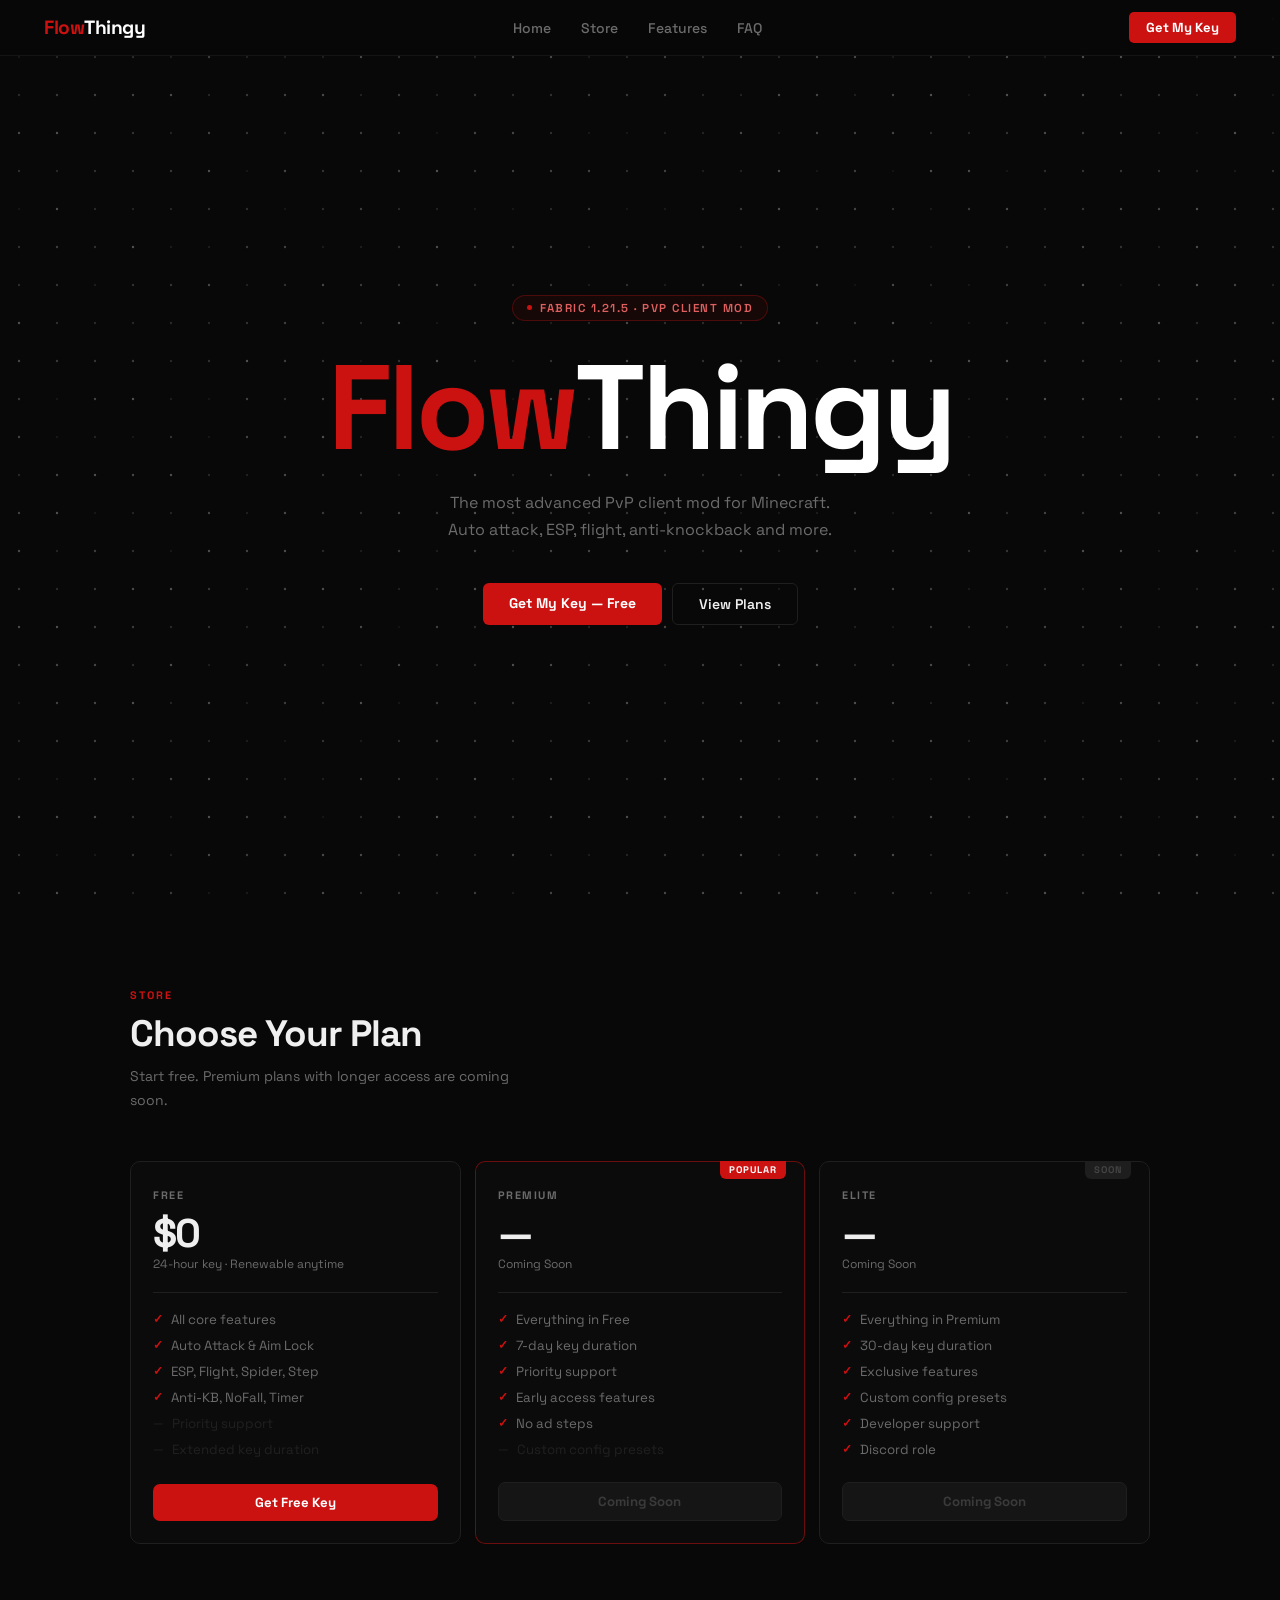
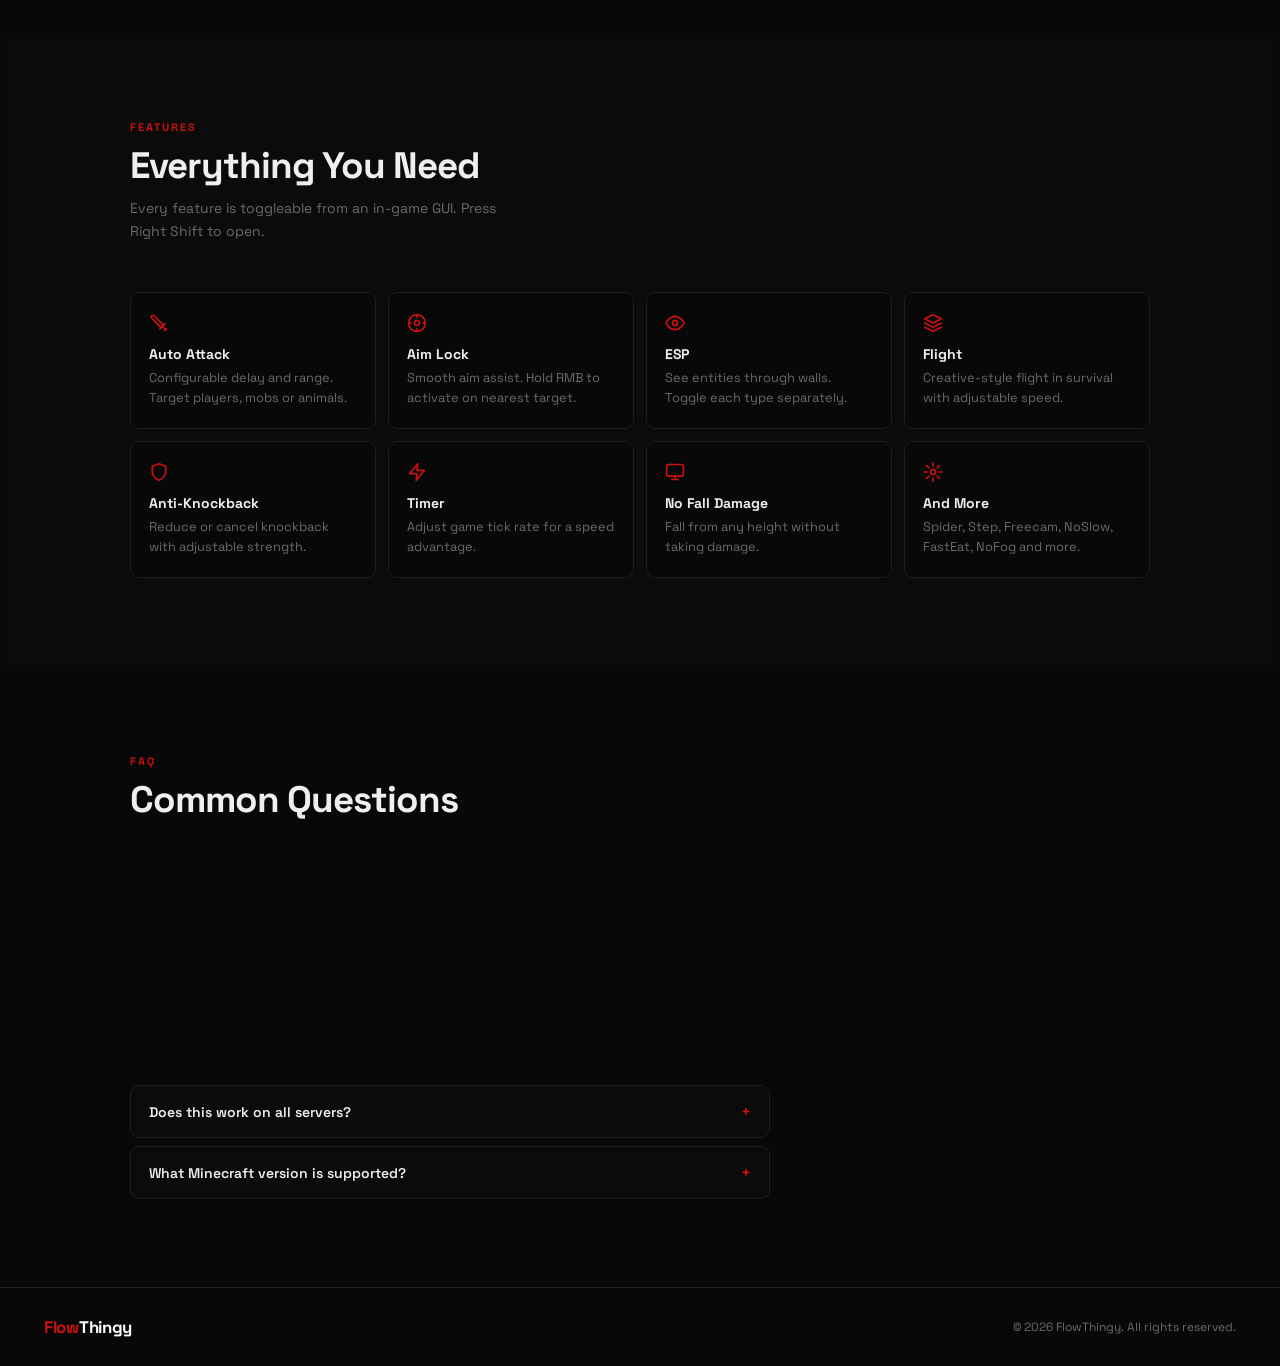
==== index.html @ f1887dc9 "Replace emojis with SVG icons, remove FullBright feature" ====
<!DOCTYPE html>
<html lang="en">
<head>
<meta charset="UTF-8">
<meta name="viewport" content="width=device-width, initial-scale=1">
<title>FlowThingy — PvP Client Mod</title>
<link rel="preconnect" href="https://fonts.googleapis.com">
<link href="https://fonts.googleapis.com/css2?family=Space+Grotesk:wght@400;500;600;700&family=JetBrains+Mono:wght@400;700&display=swap" rel="stylesheet">
<style>
*, *::before, *::after { box-sizing: border-box; margin: 0; padding: 0; }

:root {
  --red:   #cc1111;
  --red2:  #e52222;
  --bg:    #080808;
  --bg2:   #0e0e0e;
  --bg3:   #151515;
  --line:  #1f1f1f;
  --text:  #efefef;
  --sub:   #6b6b6b;
}

html { scroll-behavior: smooth; }
body { font-family: 'Space Grotesk', sans-serif; background: var(--bg); color: var(--text); overflow-x: hidden; }

/* --- CANVAS BG --- */
#bg-canvas {
  position: fixed; inset: 0; z-index: 0;
  pointer-events: none;
}

/* --- NAV --- */
nav {
  position: fixed; top: 0; left: 0; right: 0; z-index: 50;
  height: 56px; padding: 0 44px;
  display: flex; align-items: center; justify-content: space-between;
  background: rgba(8,8,8,0.80); backdrop-filter: blur(14px);
  border-bottom: 1px solid rgba(255,255,255,0.05);
}
.logo { font-size: 1.2rem; font-weight: 900; text-decoration: none; letter-spacing: -0.5px; }
.logo .f { color: var(--red); }
.logo .t { color: #fff; }

.nav-mid { display: flex; gap: 30px; list-style: none; }
.nav-mid a { color: var(--sub); text-decoration: none; font-size: 0.875rem; font-weight: 500; transition: color .15s; }
.nav-mid a:hover { color: var(--text); }

.nav-btn { background: var(--red); color: #fff; padding: 7px 17px; border-radius: 5px; font-size: 0.82rem; font-weight: 700; text-decoration: none; transition: background .15s; }
.nav-btn:hover { background: var(--red2); }

/* --- HERO --- */
.hero {
  position: relative; z-index: 1;
  min-height: 100vh;
  display: flex; flex-direction: column; align-items: center; justify-content: center;
  text-align: center; padding: 100px 20px 80px;
}

.hero-tag {
  display: inline-flex; align-items: center; gap: 8px;
  border: 1px solid rgba(204,17,17,0.3);
  background: rgba(204,17,17,0.08);
  color: #e06060; font-size: 0.72rem; font-weight: 600;
  letter-spacing: 1.5px; text-transform: uppercase;
  padding: 5px 14px; border-radius: 999px; margin-bottom: 30px;
}
.hero-tag span { width: 5px; height: 5px; border-radius: 50%; background: var(--red); display: inline-block; }

.hero-title {
  font-size: clamp(3.8rem, 10vw, 7.5rem);
  font-weight: 900; letter-spacing: -4px; line-height: .95;
  margin-bottom: 24px;
}
.hero-title .f { color: var(--red); }
.hero-title .t { color: #fff; }

.hero-sub {
  font-size: 1rem; color: var(--sub); max-width: 400px;
  line-height: 1.7; margin-bottom: 40px;
}

.hero-btns { display: flex; gap: 10px; justify-content: center; flex-wrap: wrap; }
.btn-r { background: var(--red); color: #fff; padding: 11px 26px; border-radius: 6px; font-size: 0.875rem; font-weight: 700; text-decoration: none; transition: background .15s; }
.btn-r:hover { background: var(--red2); }
.btn-g { background: transparent; color: var(--text); padding: 11px 26px; border-radius: 6px; font-size: 0.875rem; font-weight: 600; text-decoration: none; border: 1px solid var(--line); transition: border-color .15s; }
.btn-g:hover { border-color: #333; }

/* --- SECTIONS --- */
section { position: relative; z-index: 1; padding: 88px 20px; }
.wrap { max-width: 1020px; margin: 0 auto; }

.s-tag { font-size: 0.68rem; font-weight: 700; text-transform: uppercase; letter-spacing: 2px; color: var(--red); margin-bottom: 8px; }
.s-h { font-size: clamp(1.6rem, 3vw, 2.3rem); font-weight: 800; letter-spacing: -1px; margin-bottom: 8px; }
.s-p { font-size: 0.875rem; color: var(--sub); max-width: 400px; line-height: 1.7; margin-bottom: 48px; }

/* --- STORE --- */
#store { background: transparent; }

.plans { display: grid; grid-template-columns: repeat(auto-fit, minmax(260px,1fr)); gap: 14px; }

.plan {
  border: 1px solid var(--line);
  border-radius: 10px; padding: 26px 22px 22px;
  background: rgba(14,14,14,0.7);
  backdrop-filter: blur(6px);
  display: flex; flex-direction: column;
  position: relative; transition: border-color .2s;
}
.plan:hover { border-color: #2a2a2a; }
.plan.hot { border-color: rgba(204,17,17,0.5); }
.plan.hot:hover { border-color: var(--red); }

.p-badge {
  position: absolute; top: -1px; right: 18px;
  font-size: 0.6rem; font-weight: 700; letter-spacing: 1px; text-transform: uppercase;
  padding: 3px 9px; border-radius: 0 0 6px 6px;
}
.p-badge.red { background: var(--red); color: #fff; }
.p-badge.dim { background: #1e1e1e; color: #444; }

.p-tier { font-size: 0.68rem; font-weight: 700; text-transform: uppercase; letter-spacing: 1.5px; color: var(--sub); margin-bottom: 12px; }
.p-price { font-size: 2.5rem; font-weight: 900; letter-spacing: -2px; line-height: 1; margin-bottom: 2px; }
.p-cycle { font-size: 0.75rem; color: var(--sub); margin-bottom: 20px; }
.p-rule { height: 1px; background: var(--line); margin-bottom: 18px; }

.p-list { list-style: none; flex: 1; display: flex; flex-direction: column; gap: 9px; margin-bottom: 24px; }
.p-list li { font-size: 0.83rem; color: var(--sub); display: flex; align-items: center; gap: 8px; }
.p-list li::before { content: '✓'; color: var(--red); font-weight: 700; font-size: 0.75rem; }
.p-list li.no { opacity: .22; }
.p-list li.no::before { content: '—'; color: #444; }

.p-btn { display: block; text-align: center; padding: 10px; border-radius: 7px; font-size: 0.83rem; font-weight: 700; text-decoration: none; }
.p-btn.go { background: var(--red); color: #fff; transition: background .15s; }
.p-btn.go:hover { background: var(--red2); }
.p-btn.na { background: var(--bg3); color: #3a3a3a; border: 1px solid var(--line); pointer-events: none; }

/* --- FEATURES --- */
#features { background: rgba(14,14,14,0.5); backdrop-filter: blur(4px); }

.feats { display: grid; grid-template-columns: repeat(auto-fit, minmax(210px,1fr)); gap: 12px; }
.feat {
  border: 1px solid var(--line); border-radius: 9px;
  padding: 20px 18px;
  background: rgba(8,8,8,0.6);
  backdrop-filter: blur(4px);
  transition: border-color .2s;
}
.feat:hover { border-color: #282828; }
.feat-i { margin-bottom: 12px; display: flex; align-items: center; }
.feat-n { font-size: 0.875rem; font-weight: 700; margin-bottom: 5px; }
.feat-d { font-size: 0.8rem; color: var(--sub); line-height: 1.55; }

/* --- FAQ --- */
#faq { background: transparent; }

.faq-list { max-width: 640px; display: flex; flex-direction: column; gap: 8px; }
.faq-item { border: 1px solid var(--line); border-radius: 9px; overflow: hidden; background: rgba(14,14,14,0.6); backdrop-filter: blur(4px); }
.faq-q { padding: 15px 18px; font-size: 0.875rem; font-weight: 600; cursor: pointer; display: flex; justify-content: space-between; align-items: center; gap: 10px; user-select: none; }
.faq-icon { color: var(--red); font-size: 1rem; transition: transform .2s; flex-shrink: 0; }
.faq-item.open .faq-icon { transform: rotate(45deg); }
.faq-a { display: none; padding: 0 18px 15px; font-size: 0.82rem; color: var(--sub); line-height: 1.65; }
.faq-item.open .faq-a { display: block; }

/* --- ANIMATIONS --- */
@keyframes fadeUp {
  from { opacity: 0; transform: translateY(28px); }
  to   { opacity: 1; transform: translateY(0); }
}
@keyframes fadeIn {
  from { opacity: 0; }
  to   { opacity: 1; }
}
@keyframes pulse {
  0%, 100% { box-shadow: 0 0 0 0 rgba(204,17,17,0.5); }
  50%       { box-shadow: 0 0 0 10px rgba(204,17,17,0); }
}

.hero-tag    { animation: fadeIn  .6s ease both; animation-delay: .1s; opacity: 0; }
.hero-title  { animation: fadeUp  .7s ease both; animation-delay: .25s; opacity: 0; }
.hero-sub    { animation: fadeUp  .7s ease both; animation-delay: .4s; opacity: 0; }
.hero-btns   { animation: fadeUp  .7s ease both; animation-delay: .55s; opacity: 0; }

.btn-r { animation: pulse 2.5s ease-in-out 1.5s infinite; }

/* scroll reveal */
.reveal {
  opacity: 0;
  transform: translateY(24px);
  transition: opacity .6s ease, transform .6s ease;
}
.reveal.visible {
  opacity: 1;
  transform: translateY(0);
}

/* nav link underline */
.nav-mid a {
  position: relative;
}
.nav-mid a::after {
  content: '';
  position: absolute; bottom: -3px; left: 0;
  width: 0; height: 1px;
  background: var(--red);
  transition: width .2s ease;
}
.nav-mid a:hover::after { width: 100%; }

/* card hover glow */
.plan:hover  { box-shadow: 0 4px 32px rgba(0,0,0,0.4); }
.plan.hot:hover { box-shadow: 0 4px 32px rgba(204,17,17,0.15); }
.feat:hover  { box-shadow: 0 4px 24px rgba(0,0,0,0.3); }
footer {
  position: relative; z-index: 1;
  border-top: 1px solid var(--line);
  padding: 28px 44px;
  display: flex; align-items: center; justify-content: space-between; flex-wrap: wrap; gap: 10px;
}
.f-logo { font-size: 1.05rem; font-weight: 900; text-decoration: none; letter-spacing: -0.3px; }
.f-logo .f { color: var(--red); }
.f-logo .t { color: #fff; }
footer p { font-size: 0.75rem; color: var(--sub); }
</style>
</head>
<body>

<canvas id="bg-canvas"></canvas>

<nav>
  <a class="logo" href="#"><span class="f">Flow</span><span class="t">Thingy</span></a>
  <ul class="nav-mid">
    <li><a href="#">Home</a></li>
    <li><a href="#store">Store</a></li>
    <li><a href="#features">Features</a></li>
    <li><a href="#faq">FAQ</a></li>
  </ul>
  <a class="nav-btn" href="step1.html">Get My Key</a>
</nav>

<section class="hero">
  <div class="hero-tag"><span></span>Fabric 1.21.5 · PvP Client Mod</div>
  <h1 class="hero-title"><span class="f">Flow</span><span class="t">Thingy</span></h1>
  <p class="hero-sub">The most advanced PvP client mod for Minecraft. Auto attack, ESP, flight, anti-knockback and more.</p>
  <div class="hero-btns">
    <a class="btn-r" href="step1.html">Get My Key — Free</a>
    <a class="btn-g" href="#store">View Plans</a>
  </div>
</section>

<section id="store">
  <div class="wrap">
    <div class="s-tag reveal">Store</div>
    <h2 class="s-h reveal">Choose Your Plan</h2>
    <p class="s-p reveal">Start free. Premium plans with longer access are coming soon.</p>
    <div class="plans">
      <div class="plan reveal">
        <div class="p-tier">Free</div>
        <div class="p-price">$0</div>
        <div class="p-cycle">24-hour key · Renewable anytime</div>
        <div class="p-rule"></div>
        <ul class="p-list">
          <li>All core features</li>
          <li>Auto Attack &amp; Aim Lock</li>
          <li>ESP, Flight, Spider, Step</li>
          <li>Anti-KB, NoFall, Timer</li>
          <li class="no">Priority support</li>
          <li class="no">Extended key duration</li>
        </ul>
        <a class="p-btn go" href="step1.html">Get Free Key</a>
      </div>
      <div class="plan hot reveal">
        <div class="p-badge red">Popular</div>
        <div class="p-tier">Premium</div>
        <div class="p-price">—</div>
        <div class="p-cycle">Coming Soon</div>
        <div class="p-rule"></div>
        <ul class="p-list">
          <li>Everything in Free</li>
          <li>7-day key duration</li>
          <li>Priority support</li>
          <li>Early access features</li>
          <li>No ad steps</li>
          <li class="no">Custom config presets</li>
        </ul>
        <a class="p-btn na" href="#">Coming Soon</a>
      </div>
      <div class="plan reveal">
        <div class="p-badge dim">Soon</div>
        <div class="p-tier">Elite</div>
        <div class="p-price">—</div>
        <div class="p-cycle">Coming Soon</div>
        <div class="p-rule"></div>
        <ul class="p-list">
          <li>Everything in Premium</li>
          <li>30-day key duration</li>
          <li>Exclusive features</li>
          <li>Custom config presets</li>
          <li>Developer support</li>
          <li>Discord role</li>
        </ul>
        <a class="p-btn na" href="#">Coming Soon</a>
      </div>
    </div>
  </div>
</section>

<section id="features">
  <div class="wrap">
    <div class="s-tag reveal">Features</div>
    <h2 class="s-h reveal">Everything You Need</h2>
    <p class="s-p reveal">Every feature is toggleable from an in-game GUI. Press Right Shift to open.</p>
    <div class="feats">
      <div class="feat reveal">
        <div class="feat-i"><svg width="20" height="20" viewBox="0 0 24 24" fill="none" stroke="#cc1111" stroke-width="2" stroke-linecap="round" stroke-linejoin="round"><path d="M14.5 17.5L3 6V3h3l11.5 11.5"/><path d="M13 19l6-6"/><path d="M16 16l4 4"/><path d="M19 21l2-2"/></svg></div>
        <div class="feat-n">Auto Attack</div>
        <div class="feat-d">Configurable delay and range. Target players, mobs or animals.</div>
      </div>
      <div class="feat reveal">
        <div class="feat-i"><svg width="20" height="20" viewBox="0 0 24 24" fill="none" stroke="#cc1111" stroke-width="2" stroke-linecap="round" stroke-linejoin="round"><circle cx="12" cy="12" r="10"/><circle cx="12" cy="12" r="3"/><line x1="12" y1="2" x2="12" y2="5"/><line x1="12" y1="19" x2="12" y2="22"/><line x1="2" y1="12" x2="5" y2="12"/><line x1="19" y1="12" x2="22" y2="12"/></svg></div>
        <div class="feat-n">Aim Lock</div>
        <div class="feat-d">Smooth aim assist. Hold RMB to activate on nearest target.</div>
      </div>
      <div class="feat reveal">
        <div class="feat-i"><svg width="20" height="20" viewBox="0 0 24 24" fill="none" stroke="#cc1111" stroke-width="2" stroke-linecap="round" stroke-linejoin="round"><path d="M1 12s4-8 11-8 11 8 11 8-4 8-11 8-11-8-11-8z"/><circle cx="12" cy="12" r="3"/></svg></div>
        <div class="feat-n">ESP</div>
        <div class="feat-d">See entities through walls. Toggle each type separately.</div>
      </div>
      <div class="feat reveal">
        <div class="feat-i"><svg width="20" height="20" viewBox="0 0 24 24" fill="none" stroke="#cc1111" stroke-width="2" stroke-linecap="round" stroke-linejoin="round"><path d="M12 2L2 7l10 5 10-5-10-5z"/><path d="M2 17l10 5 10-5"/><path d="M2 12l10 5 10-5"/></svg></div>
        <div class="feat-n">Flight</div>
        <div class="feat-d">Creative-style flight in survival with adjustable speed.</div>
      </div>
      <div class="feat reveal">
        <div class="feat-i"><svg width="20" height="20" viewBox="0 0 24 24" fill="none" stroke="#cc1111" stroke-width="2" stroke-linecap="round" stroke-linejoin="round"><path d="M12 22s8-4 8-10V5l-8-3-8 3v7c0 6 8 10 8 10z"/></svg></div>
        <div class="feat-n">Anti-Knockback</div>
        <div class="feat-d">Reduce or cancel knockback with adjustable strength.</div>
      </div>
      <div class="feat reveal">
        <div class="feat-i"><svg width="20" height="20" viewBox="0 0 24 24" fill="none" stroke="#cc1111" stroke-width="2" stroke-linecap="round" stroke-linejoin="round"><polygon points="13 2 3 14 12 14 11 22 21 10 12 10 13 2"/></svg></div>
        <div class="feat-n">Timer</div>
        <div class="feat-d">Adjust game tick rate for a speed advantage.</div>
      </div>
      <div class="feat reveal">
        <div class="feat-i"><svg width="20" height="20" viewBox="0 0 24 24" fill="none" stroke="#cc1111" stroke-width="2" stroke-linecap="round" stroke-linejoin="round"><rect x="2" y="3" width="20" height="14" rx="2"/><path d="M8 21h8M12 17v4"/></svg></div>
        <div class="feat-n">No Fall Damage</div>
        <div class="feat-d">Fall from any height without taking damage.</div>
      </div>
      <div class="feat reveal">
        <div class="feat-i"><svg width="20" height="20" viewBox="0 0 24 24" fill="none" stroke="#cc1111" stroke-width="2" stroke-linecap="round" stroke-linejoin="round"><circle cx="12" cy="12" r="3"/><path d="M12 1v4M12 19v4M4.22 4.22l2.83 2.83M16.95 16.95l2.83 2.83M1 12h4M19 12h4M4.22 19.78l2.83-2.83M16.95 7.05l2.83-2.83"/></svg></div>
        <div class="feat-n">And More</div>
        <div class="feat-d">Spider, Step, Freecam, NoSlow, FastEat, NoFog and more.</div>
      </div>
    </div>
  </div>
</section>

<section id="faq">
  <div class="wrap">
    <div class="s-tag reveal">FAQ</div>
    <h2 class="s-h reveal">Common Questions</h2>
    <p class="s-p reveal">Quick answers before you get started.</p>
    <div class="faq-list">
      <div class="faq-item reveal">
        <div class="faq-q">How do I get a key? <span class="faq-icon">+</span></div>
        <div class="faq-a">Click "Get My Key", enter your Minecraft username and complete 4 short steps. Your key is generated instantly and lasts 24 hours.</div>
      </div>
      <div class="faq-item reveal">
        <div class="faq-q">How do I activate the mod? <span class="faq-icon">+</span></div>
        <div class="faq-a">Launch Minecraft with the mod installed. An activation screen appears automatically. Paste your key and hit Activate.</div>
      </div>
      <div class="faq-item reveal">
        <div class="faq-q">My key expired, what do I do? <span class="faq-icon">+</span></div>
        <div class="faq-a">Just go through the steps again to get a fresh 24-hour key. It's always free.</div>
      </div>
      <div class="faq-item reveal">
        <div class="faq-q">Does this work on all servers? <span class="faq-icon">+</span></div>
        <div class="faq-a">It works on most servers. Use responsibly and at your own risk.</div>
      </div>
      <div class="faq-item reveal">
        <div class="faq-q">What Minecraft version is supported? <span class="faq-icon">+</span></div>
        <div class="faq-a">Currently Fabric 1.21.5. More versions may be added in the future.</div>
      </div>
    </div>
  </div>
</section>

<footer>
  <a class="f-logo" href="#"><span class="f">Flow</span><span class="t">Thingy</span></a>
  <p>© 2026 FlowThingy. All rights reserved.</p>
</footer>

<script>
// --- moving dot grid background ---
const canvas = document.getElementById('bg-canvas');
const ctx = canvas.getContext('2d');
let W, H, dots = [];
let mouseX = -999, mouseY = -999;
const REPEL = 80;

function resize() {
  W = canvas.width  = window.innerWidth;
  H = canvas.height = window.innerHeight;
}

function initDots() {
  dots = [];
  const cols = Math.floor(W / 38);
  const rows = Math.floor(H / 38);
  for (let x = 0; x <= cols; x++) {
    for (let y = 0; y <= rows; y++) {
      dots.push({
        bx: x * 38 + 19,
        by: y * 38 + 19,
        ox: 0, oy: 0,
        vx: 0, vy: 0,
        alpha: Math.random() * 0.25 + 0.05
      });
    }
  }
}

function tick() {
  ctx.clearRect(0, 0, W, H);
  dots.forEach(d => {
    const ax = d.bx + d.ox;
    const ay = d.by + d.oy;
    const dx = ax - mouseX;
    const dy = ay - mouseY;
    const dist = Math.sqrt(dx * dx + dy * dy);

    if (dist < REPEL && dist > 0) {
      // Push away from mouse
      const force = (REPEL - dist) / REPEL;
      d.vx += (dx / dist) * force * 2.5;
      d.vy += (dy / dist) * force * 2.5;
    }

    // Spring back to base position
    d.vx += -d.ox * 0.08;
    d.vy += -d.oy * 0.08;

    // Dampen
    d.vx *= 0.75;
    d.vy *= 0.75;

    d.ox += d.vx;
    d.oy += d.vy;

    ctx.beginPath();
    ctx.arc(d.bx + d.ox, d.by + d.oy, 1.2, 0, Math.PI * 2);
    ctx.fillStyle = `rgba(255,255,255,${d.alpha})`;
    ctx.fill();
  });
  requestAnimationFrame(tick);
}

window.addEventListener('mousemove', e => { mouseX = e.clientX; mouseY = e.clientY; });
window.addEventListener('mouseleave', () => { mouseX = -999; mouseY = -999; });
window.addEventListener('resize', () => { resize(); initDots(); });
resize(); initDots(); tick();

// --- scroll reveal ---
const observer = new IntersectionObserver((entries) => {
  entries.forEach((e, i) => {
    if (e.isIntersecting) {
      setTimeout(() => e.target.classList.add('visible'), i * 60);
      observer.unobserve(e.target);
    }
  });
}, { threshold: 0.1 });
document.querySelectorAll('.reveal').forEach(el => observer.observe(el));

// --- FAQ ---
document.querySelectorAll('.faq-q').forEach(q => {
  q.addEventListener('click', () => {
    const item = q.parentElement;
    const was = item.classList.contains('open');
    document.querySelectorAll('.faq-item').forEach(i => i.classList.remove('open'));
    if (!was) item.classList.add('open');
  });
});
</script>
</body>
</html>
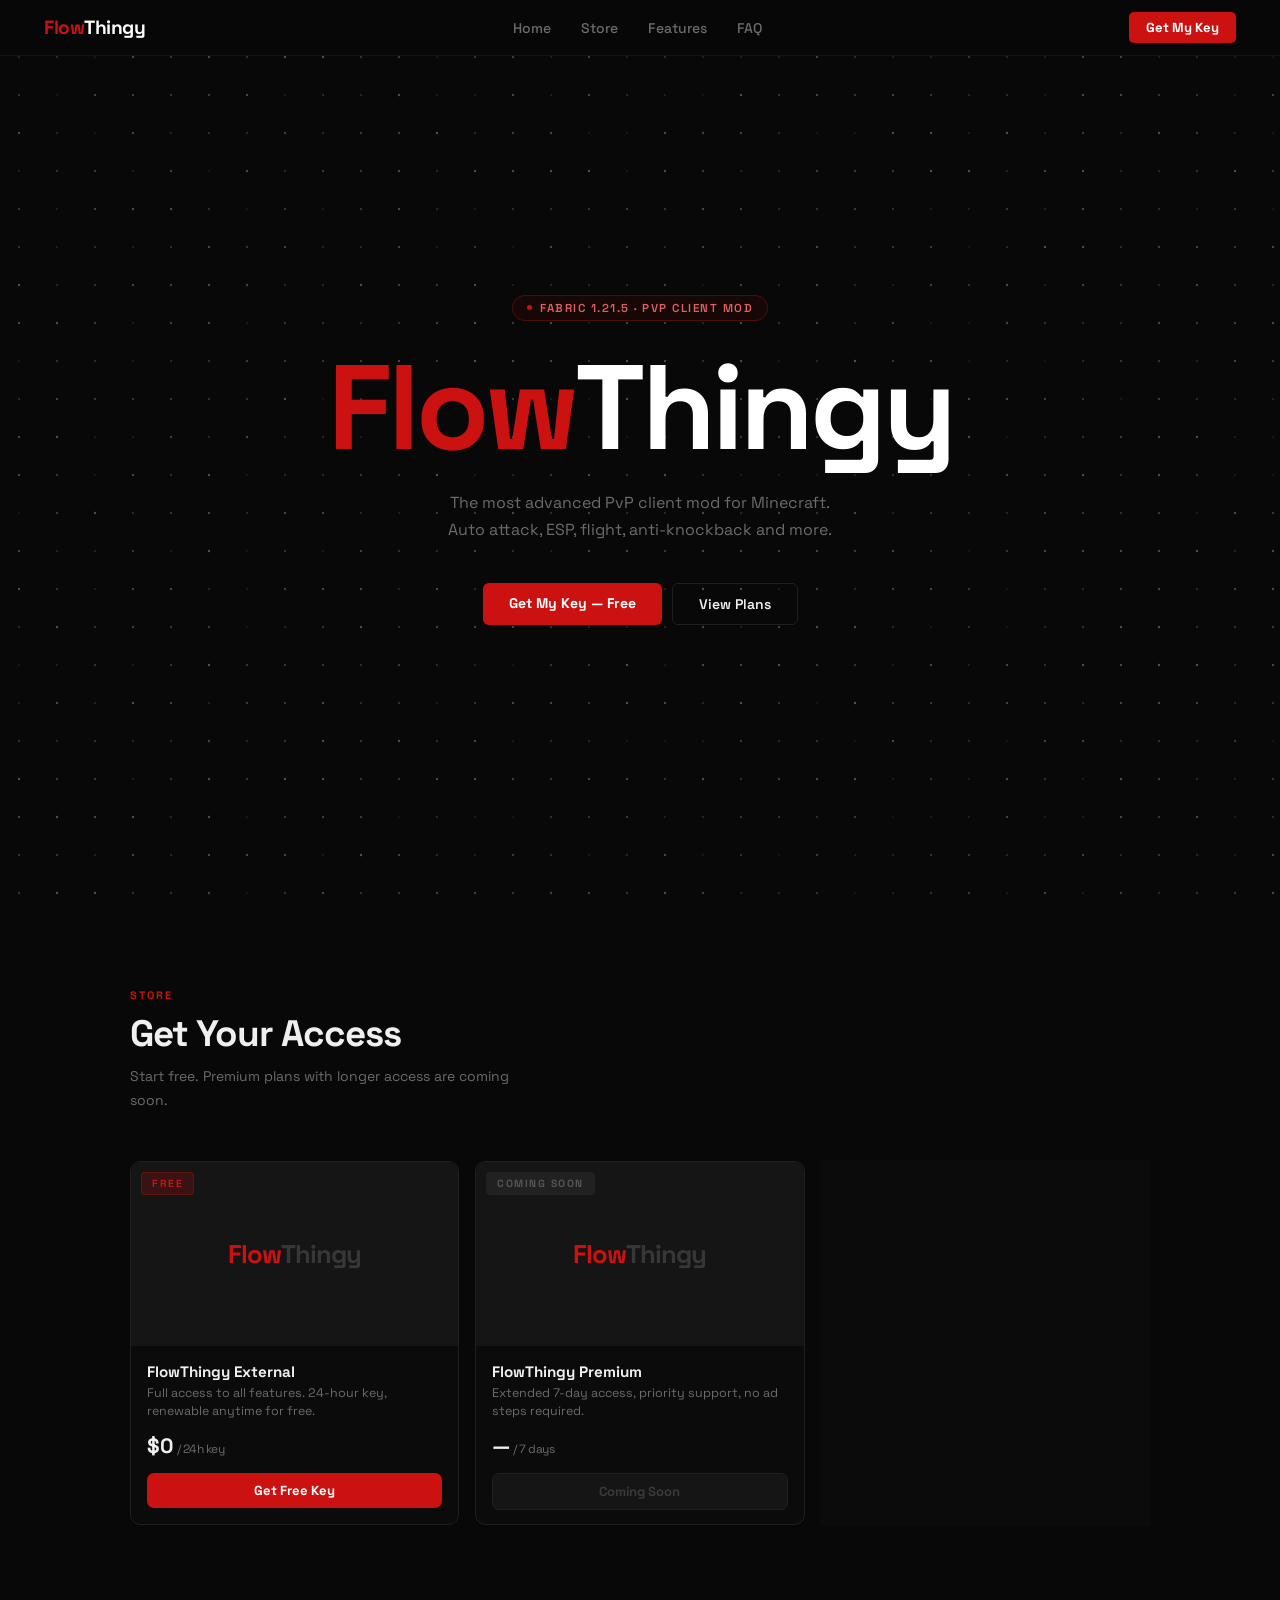
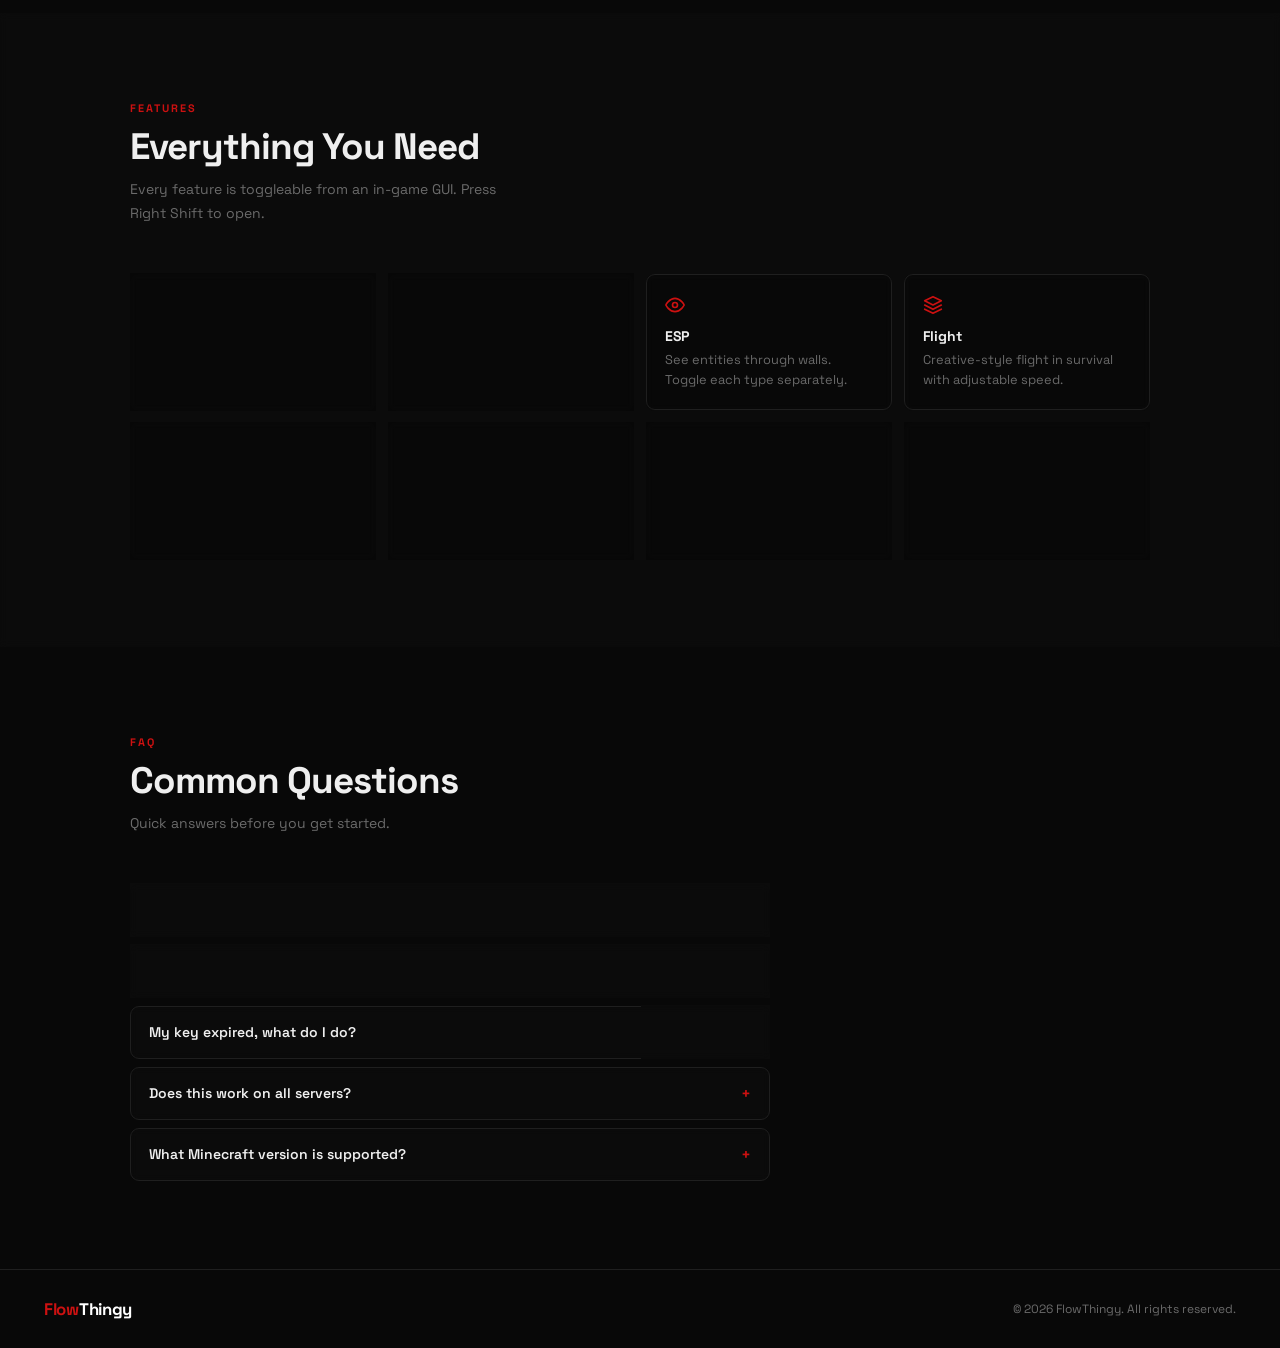
==== commit 20aa5085: "Store: product cards layout, remove FastEat from features" ====
--- a/index.html
+++ b/index.html
@@ -96,43 +96,63 @@
 /* --- STORE --- */
 #store { background: transparent; }
 
-.plans { display: grid; grid-template-columns: repeat(auto-fit, minmax(260px,1fr)); gap: 14px; }
-
-.plan {
+.products {
+  display: grid;
+  grid-template-columns: repeat(auto-fill, minmax(260px, 1fr));
+  gap: 16px;
+}
+
+.product-card {
   border: 1px solid var(--line);
-  border-radius: 10px; padding: 26px 22px 22px;
+  border-radius: 10px;
+  overflow: hidden;
   background: rgba(14,14,14,0.7);
   backdrop-filter: blur(6px);
-  display: flex; flex-direction: column;
-  position: relative; transition: border-color .2s;
-}
-.plan:hover { border-color: #2a2a2a; }
-.plan.hot { border-color: rgba(204,17,17,0.5); }
-.plan.hot:hover { border-color: var(--red); }
-
-.p-badge {
-  position: absolute; top: -1px; right: 18px;
-  font-size: 0.6rem; font-weight: 700; letter-spacing: 1px; text-transform: uppercase;
-  padding: 3px 9px; border-radius: 0 0 6px 6px;
-}
-.p-badge.red { background: var(--red); color: #fff; }
-.p-badge.dim { background: #1e1e1e; color: #444; }
-
-.p-tier { font-size: 0.68rem; font-weight: 700; text-transform: uppercase; letter-spacing: 1.5px; color: var(--sub); margin-bottom: 12px; }
-.p-price { font-size: 2.5rem; font-weight: 900; letter-spacing: -2px; line-height: 1; margin-bottom: 2px; }
-.p-cycle { font-size: 0.75rem; color: var(--sub); margin-bottom: 20px; }
-.p-rule { height: 1px; background: var(--line); margin-bottom: 18px; }
-
-.p-list { list-style: none; flex: 1; display: flex; flex-direction: column; gap: 9px; margin-bottom: 24px; }
-.p-list li { font-size: 0.83rem; color: var(--sub); display: flex; align-items: center; gap: 8px; }
-.p-list li::before { content: '✓'; color: var(--red); font-weight: 700; font-size: 0.75rem; }
-.p-list li.no { opacity: .22; }
-.p-list li.no::before { content: '—'; color: #444; }
-
-.p-btn { display: block; text-align: center; padding: 10px; border-radius: 7px; font-size: 0.83rem; font-weight: 700; text-decoration: none; }
-.p-btn.go { background: var(--red); color: #fff; transition: background .15s; }
-.p-btn.go:hover { background: var(--red2); }
-.p-btn.na { background: var(--bg3); color: #3a3a3a; border: 1px solid var(--line); pointer-events: none; }
+  transition: border-color .2s, transform .2s;
+}
+.product-card:hover {
+  border-color: #2e2e2e;
+  transform: translateY(-3px);
+}
+
+.product-img {
+  width: 100%; aspect-ratio: 16/9;
+  background: var(--bg3);
+  display: flex; align-items: center; justify-content: center;
+  position: relative; overflow: hidden;
+}
+.product-img svg { opacity: 0.15; }
+.product-img .product-label {
+  position: absolute;
+  font-size: 0.65rem; font-weight: 700;
+  text-transform: uppercase; letter-spacing: 1.5px;
+  padding: 4px 10px; border-radius: 4px;
+  top: 10px; left: 10px;
+}
+.product-img .product-label.free { background: rgba(204,17,17,0.2); color: var(--red); border: 1px solid rgba(204,17,17,0.3); }
+.product-img .product-label.soon { background: rgba(255,255,255,0.05); color: #555; border: 1px solid #222; }
+
+.product-img .product-logo {
+  font-size: 1.6rem; font-weight: 900; letter-spacing: -1px;
+}
+.product-img .product-logo .f { color: var(--red); }
+.product-img .product-logo .t { color: rgba(255,255,255,0.15); }
+
+.product-body { padding: 16px 16px 14px; }
+.product-name { font-size: 0.95rem; font-weight: 700; margin-bottom: 3px; }
+.product-desc { font-size: 0.78rem; color: var(--sub); margin-bottom: 12px; line-height: 1.5; }
+.product-price { font-size: 1.3rem; font-weight: 800; letter-spacing: -0.5px; margin-bottom: 14px; }
+.product-price .sub { font-size: 0.75rem; font-weight: 400; color: var(--sub); }
+
+.product-btn {
+  display: block; text-align: center;
+  padding: 9px; border-radius: 7px;
+  font-size: 0.82rem; font-weight: 700;
+  text-decoration: none; transition: background .15s;
+}
+.product-btn.active { background: var(--red); color: #fff; }
+.product-btn.active:hover { background: var(--red2); }
+.product-btn.disabled { background: var(--bg3); color: #3a3a3a; border: 1px solid var(--line); pointer-events: none; cursor: default; }
 
 /* --- FEATURES --- */
 #features { background: rgba(14,14,14,0.5); backdrop-filter: blur(4px); }
@@ -250,56 +270,49 @@
 <section id="store">
   <div class="wrap">
     <div class="s-tag reveal">Store</div>
-    <h2 class="s-h reveal">Choose Your Plan</h2>
+    <h2 class="s-h reveal">Get Your Access</h2>
     <p class="s-p reveal">Start free. Premium plans with longer access are coming soon.</p>
-    <div class="plans">
-      <div class="plan reveal">
-        <div class="p-tier">Free</div>
-        <div class="p-price">$0</div>
-        <div class="p-cycle">24-hour key · Renewable anytime</div>
-        <div class="p-rule"></div>
-        <ul class="p-list">
-          <li>All core features</li>
-          <li>Auto Attack &amp; Aim Lock</li>
-          <li>ESP, Flight, Spider, Step</li>
-          <li>Anti-KB, NoFall, Timer</li>
-          <li class="no">Priority support</li>
-          <li class="no">Extended key duration</li>
-        </ul>
-        <a class="p-btn go" href="step1.html">Get Free Key</a>
-      </div>
-      <div class="plan hot reveal">
-        <div class="p-badge red">Popular</div>
-        <div class="p-tier">Premium</div>
-        <div class="p-price">—</div>
-        <div class="p-cycle">Coming Soon</div>
-        <div class="p-rule"></div>
-        <ul class="p-list">
-          <li>Everything in Free</li>
-          <li>7-day key duration</li>
-          <li>Priority support</li>
-          <li>Early access features</li>
-          <li>No ad steps</li>
-          <li class="no">Custom config presets</li>
-        </ul>
-        <a class="p-btn na" href="#">Coming Soon</a>
-      </div>
-      <div class="plan reveal">
-        <div class="p-badge dim">Soon</div>
-        <div class="p-tier">Elite</div>
-        <div class="p-price">—</div>
-        <div class="p-cycle">Coming Soon</div>
-        <div class="p-rule"></div>
-        <ul class="p-list">
-          <li>Everything in Premium</li>
-          <li>30-day key duration</li>
-          <li>Exclusive features</li>
-          <li>Custom config presets</li>
-          <li>Developer support</li>
-          <li>Discord role</li>
-        </ul>
-        <a class="p-btn na" href="#">Coming Soon</a>
-      </div>
+    <div class="products">
+
+      <div class="product-card reveal">
+        <div class="product-img">
+          <div class="product-label free">Free</div>
+          <div class="product-logo"><span class="f">Flow</span><span class="t">Thingy</span></div>
+        </div>
+        <div class="product-body">
+          <div class="product-name">FlowThingy External</div>
+          <div class="product-desc">Full access to all features. 24-hour key, renewable anytime for free.</div>
+          <div class="product-price">$0 <span class="sub">/ 24h key</span></div>
+          <a class="product-btn active" href="step1.html">Get Free Key</a>
+        </div>
+      </div>
+
+      <div class="product-card reveal">
+        <div class="product-img">
+          <div class="product-label soon">Coming Soon</div>
+          <div class="product-logo"><span class="f">Flow</span><span class="t">Thingy</span></div>
+        </div>
+        <div class="product-body">
+          <div class="product-name">FlowThingy Premium</div>
+          <div class="product-desc">Extended 7-day access, priority support, no ad steps required.</div>
+          <div class="product-price">— <span class="sub">/ 7 days</span></div>
+          <a class="product-btn disabled" href="#">Coming Soon</a>
+        </div>
+      </div>
+
+      <div class="product-card reveal">
+        <div class="product-img">
+          <div class="product-label soon">Coming Soon</div>
+          <div class="product-logo"><span class="f">Flow</span><span class="t">Thingy</span></div>
+        </div>
+        <div class="product-body">
+          <div class="product-name">FlowThingy Elite</div>
+          <div class="product-desc">30-day access, exclusive features, custom presets, developer support.</div>
+          <div class="product-price">— <span class="sub">/ 30 days</span></div>
+          <a class="product-btn disabled" href="#">Coming Soon</a>
+        </div>
+      </div>
+
     </div>
   </div>
 </section>
@@ -348,7 +361,7 @@
       <div class="feat reveal">
         <div class="feat-i"><svg width="20" height="20" viewBox="0 0 24 24" fill="none" stroke="#cc1111" stroke-width="2" stroke-linecap="round" stroke-linejoin="round"><circle cx="12" cy="12" r="3"/><path d="M12 1v4M12 19v4M4.22 4.22l2.83 2.83M16.95 16.95l2.83 2.83M1 12h4M19 12h4M4.22 19.78l2.83-2.83M16.95 7.05l2.83-2.83"/></svg></div>
         <div class="feat-n">And More</div>
-        <div class="feat-d">Spider, Step, Freecam, NoSlow, FastEat, NoFog and more.</div>
+        <div class="feat-d">Spider, Step, Freecam, NoSlow, NoFog and more.</div>
       </div>
     </div>
   </div>
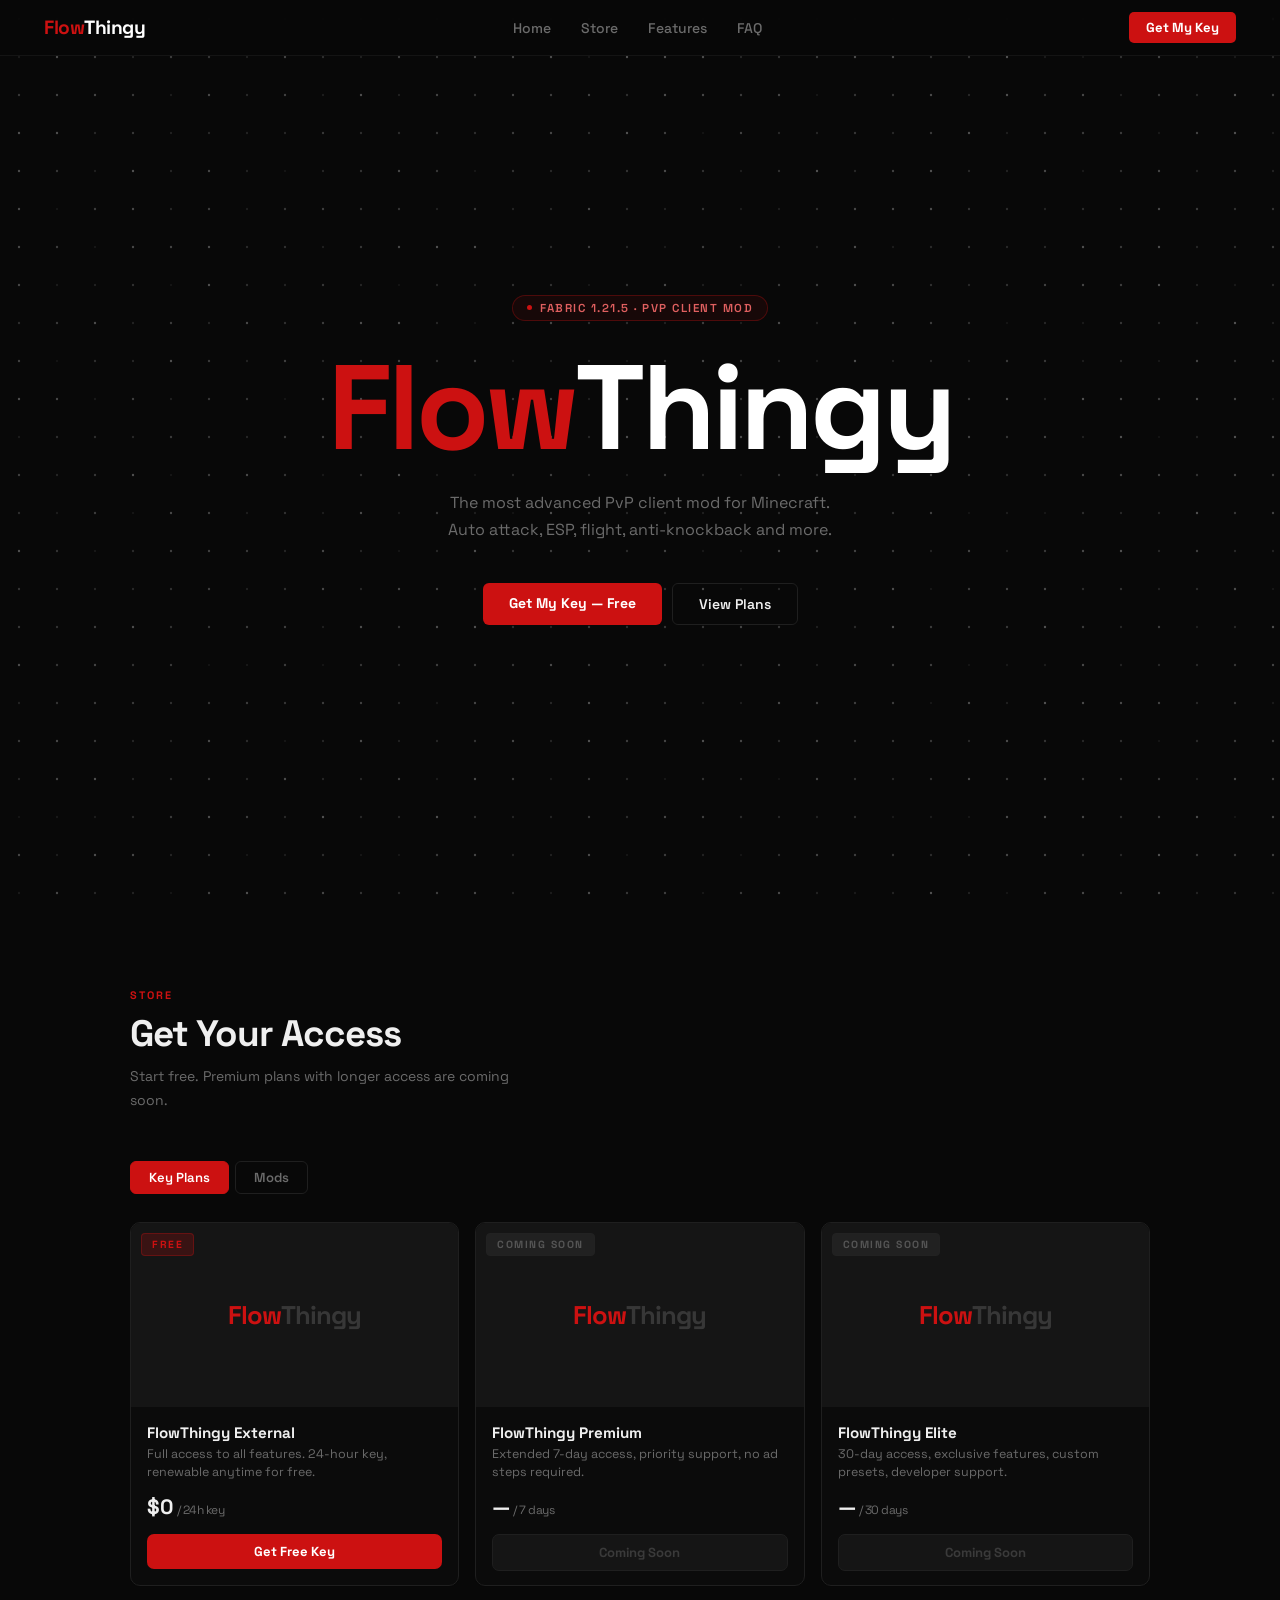
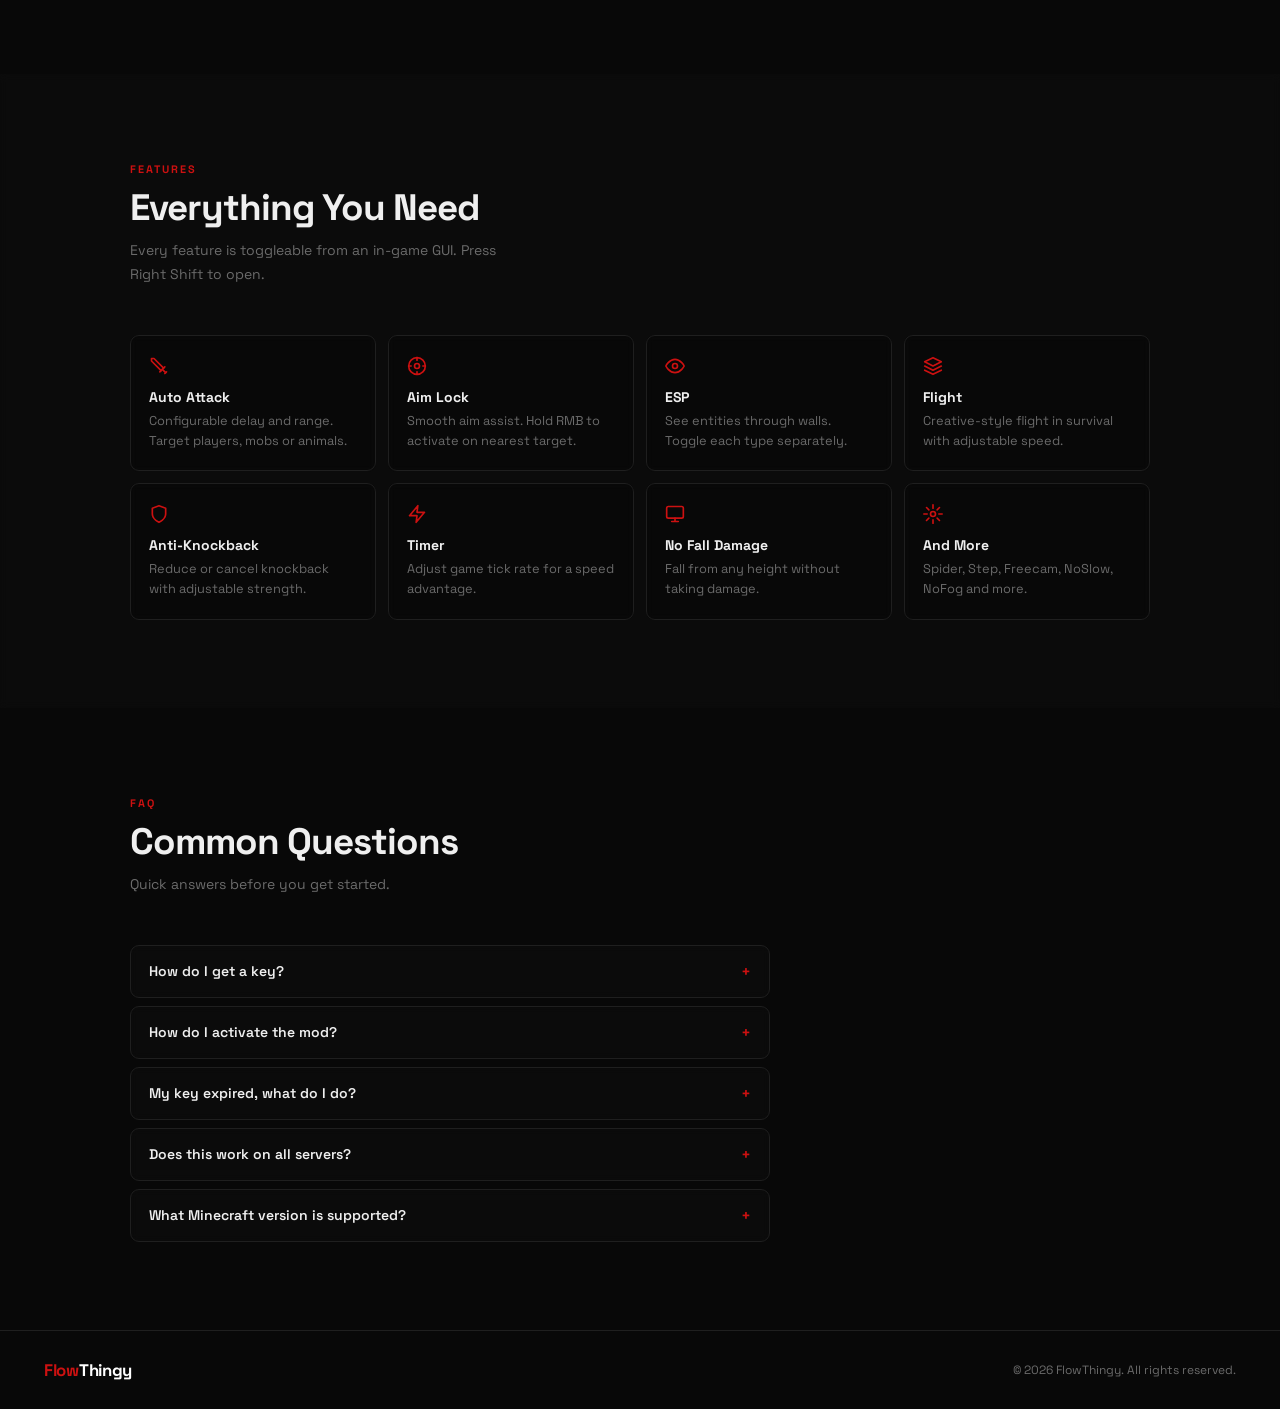
==== commit 748248d0: "Store: Key Plans and Mods tabs" ====
--- a/index.html
+++ b/index.html
@@ -154,7 +154,19 @@
 .product-btn.active:hover { background: var(--red2); }
 .product-btn.disabled { background: var(--bg3); color: #3a3a3a; border: 1px solid var(--line); pointer-events: none; cursor: default; }
 
-/* --- FEATURES --- */
+/* store tabs */
+.store-tabs {
+  display: flex; gap: 6px; margin-bottom: 28px;
+}
+.store-tab {
+  background: transparent; border: 1px solid var(--line);
+  color: var(--sub); padding: 7px 18px; border-radius: 6px;
+  font-size: 0.82rem; font-weight: 600;
+  font-family: 'Space Grotesk', sans-serif;
+  cursor: pointer; transition: all .15s;
+}
+.store-tab:hover { border-color: #333; color: var(--text); }
+.store-tab.active { background: var(--red); border-color: var(--red); color: #fff; }
 #features { background: rgba(14,14,14,0.5); backdrop-filter: blur(4px); }
 
 .feats { display: grid; grid-template-columns: repeat(auto-fit, minmax(210px,1fr)); gap: 12px; }
@@ -272,8 +284,15 @@
     <div class="s-tag reveal">Store</div>
     <h2 class="s-h reveal">Get Your Access</h2>
     <p class="s-p reveal">Start free. Premium plans with longer access are coming soon.</p>
-    <div class="products">
-
+
+    <!-- Category tabs -->
+    <div class="store-tabs reveal">
+      <button class="store-tab active" onclick="switchTab('keys', this)">Key Plans</button>
+      <button class="store-tab" onclick="switchTab('mods', this)">Mods</button>
+    </div>
+
+    <!-- Key Plans -->
+    <div class="products" id="tab-keys">
       <div class="product-card reveal">
         <div class="product-img">
           <div class="product-label free">Free</div>
@@ -286,7 +305,6 @@
           <a class="product-btn active" href="step1.html">Get Free Key</a>
         </div>
       </div>
-
       <div class="product-card reveal">
         <div class="product-img">
           <div class="product-label soon">Coming Soon</div>
@@ -299,7 +317,6 @@
           <a class="product-btn disabled" href="#">Coming Soon</a>
         </div>
       </div>
-
       <div class="product-card reveal">
         <div class="product-img">
           <div class="product-label soon">Coming Soon</div>
@@ -312,8 +329,24 @@
           <a class="product-btn disabled" href="#">Coming Soon</a>
         </div>
       </div>
-
     </div>
+
+    <!-- Mods -->
+    <div class="products" id="tab-mods" style="display:none">
+      <div class="product-card reveal">
+        <div class="product-img">
+          <div class="product-label soon">Coming Soon</div>
+          <div class="product-logo"><span class="f">Flow</span><span class="t">Thingy</span></div>
+        </div>
+        <div class="product-body">
+          <div class="product-name">More Mods Coming Soon</div>
+          <div class="product-desc">New mods are in development. Check back soon for more FlowThingy releases.</div>
+          <div class="product-price">—</div>
+          <a class="product-btn disabled" href="#">Coming Soon</a>
+        </div>
+      </div>
+    </div>
+
   </div>
 </section>
 
@@ -472,6 +505,14 @@
 window.addEventListener('resize', () => { resize(); initDots(); });
 resize(); initDots(); tick();
 
+// --- store tabs ---
+function switchTab(tab, btn) {
+  document.getElementById('tab-keys').style.display = tab === 'keys' ? 'grid' : 'none';
+  document.getElementById('tab-mods').style.display = tab === 'mods' ? 'grid' : 'none';
+  document.querySelectorAll('.store-tab').forEach(b => b.classList.remove('active'));
+  btn.classList.add('active');
+}
+
 // --- scroll reveal ---
 const observer = new IntersectionObserver((entries) => {
   entries.forEach((e, i) => {
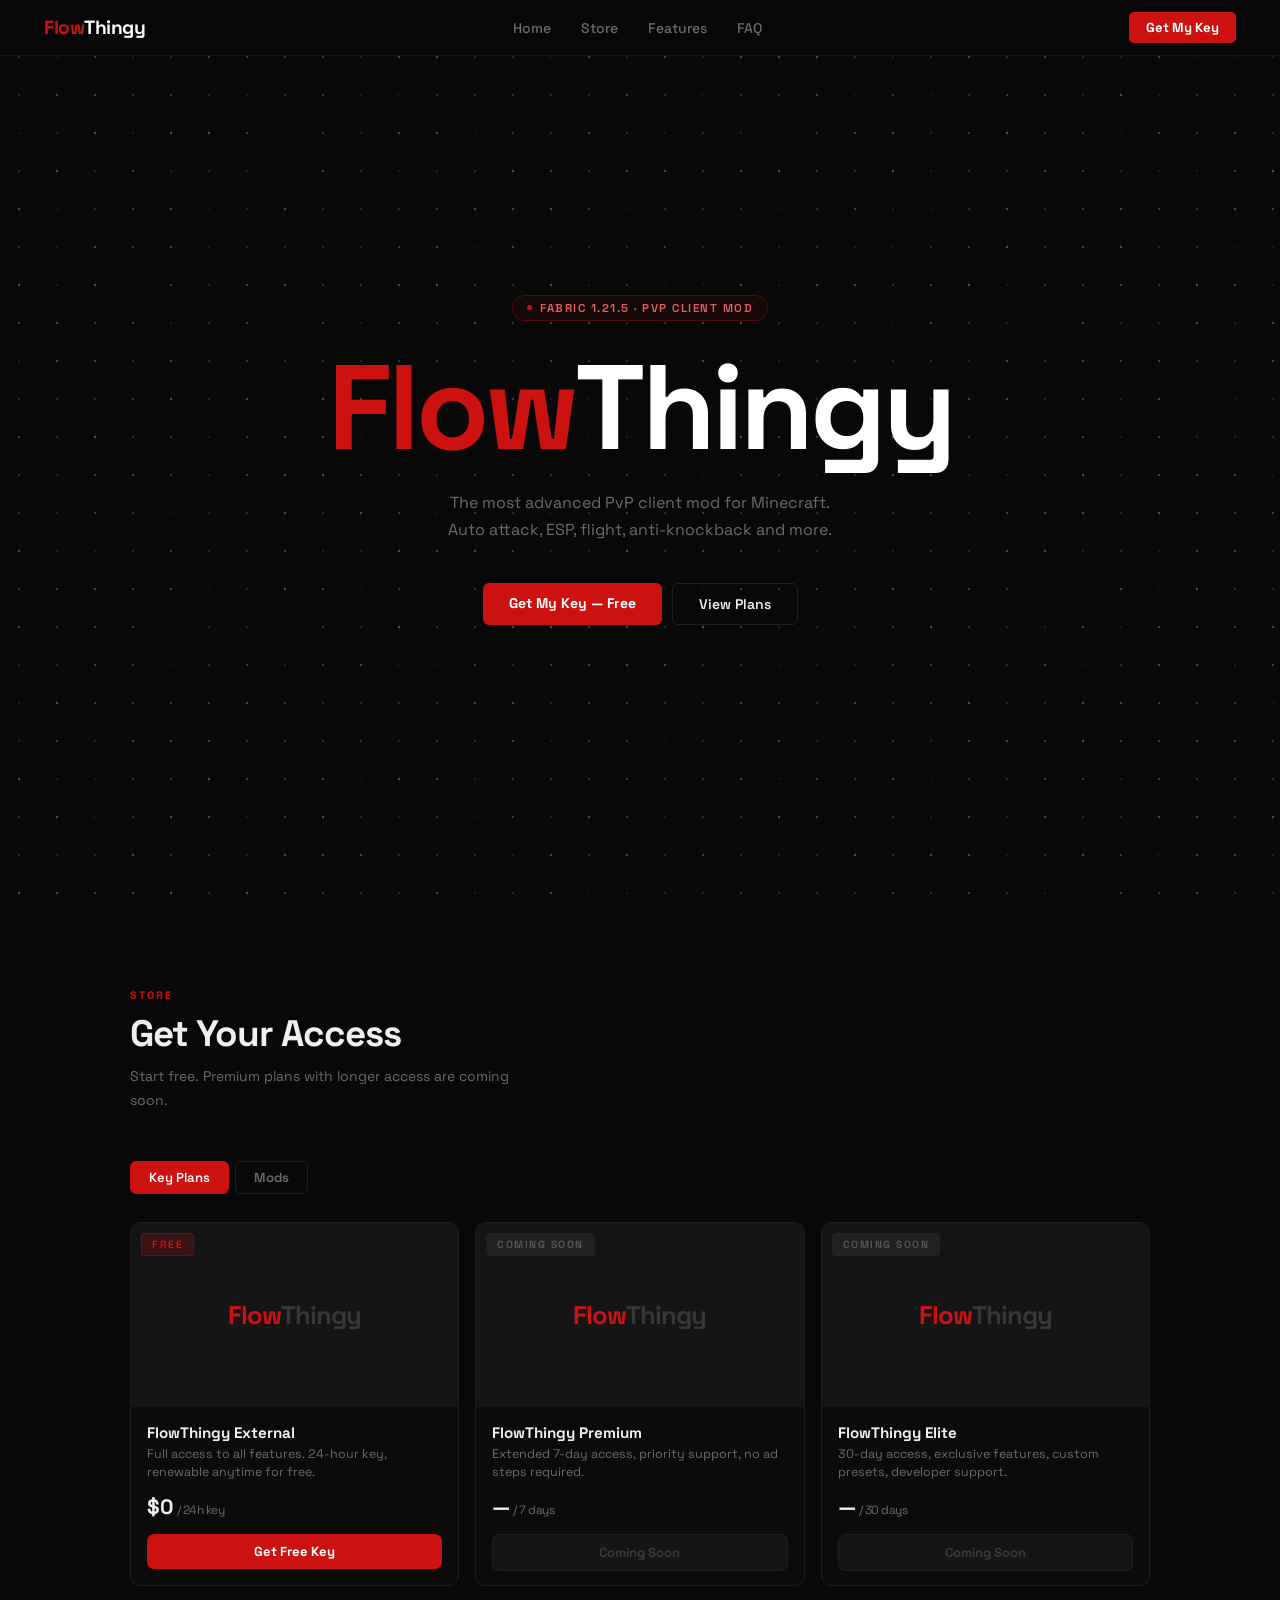
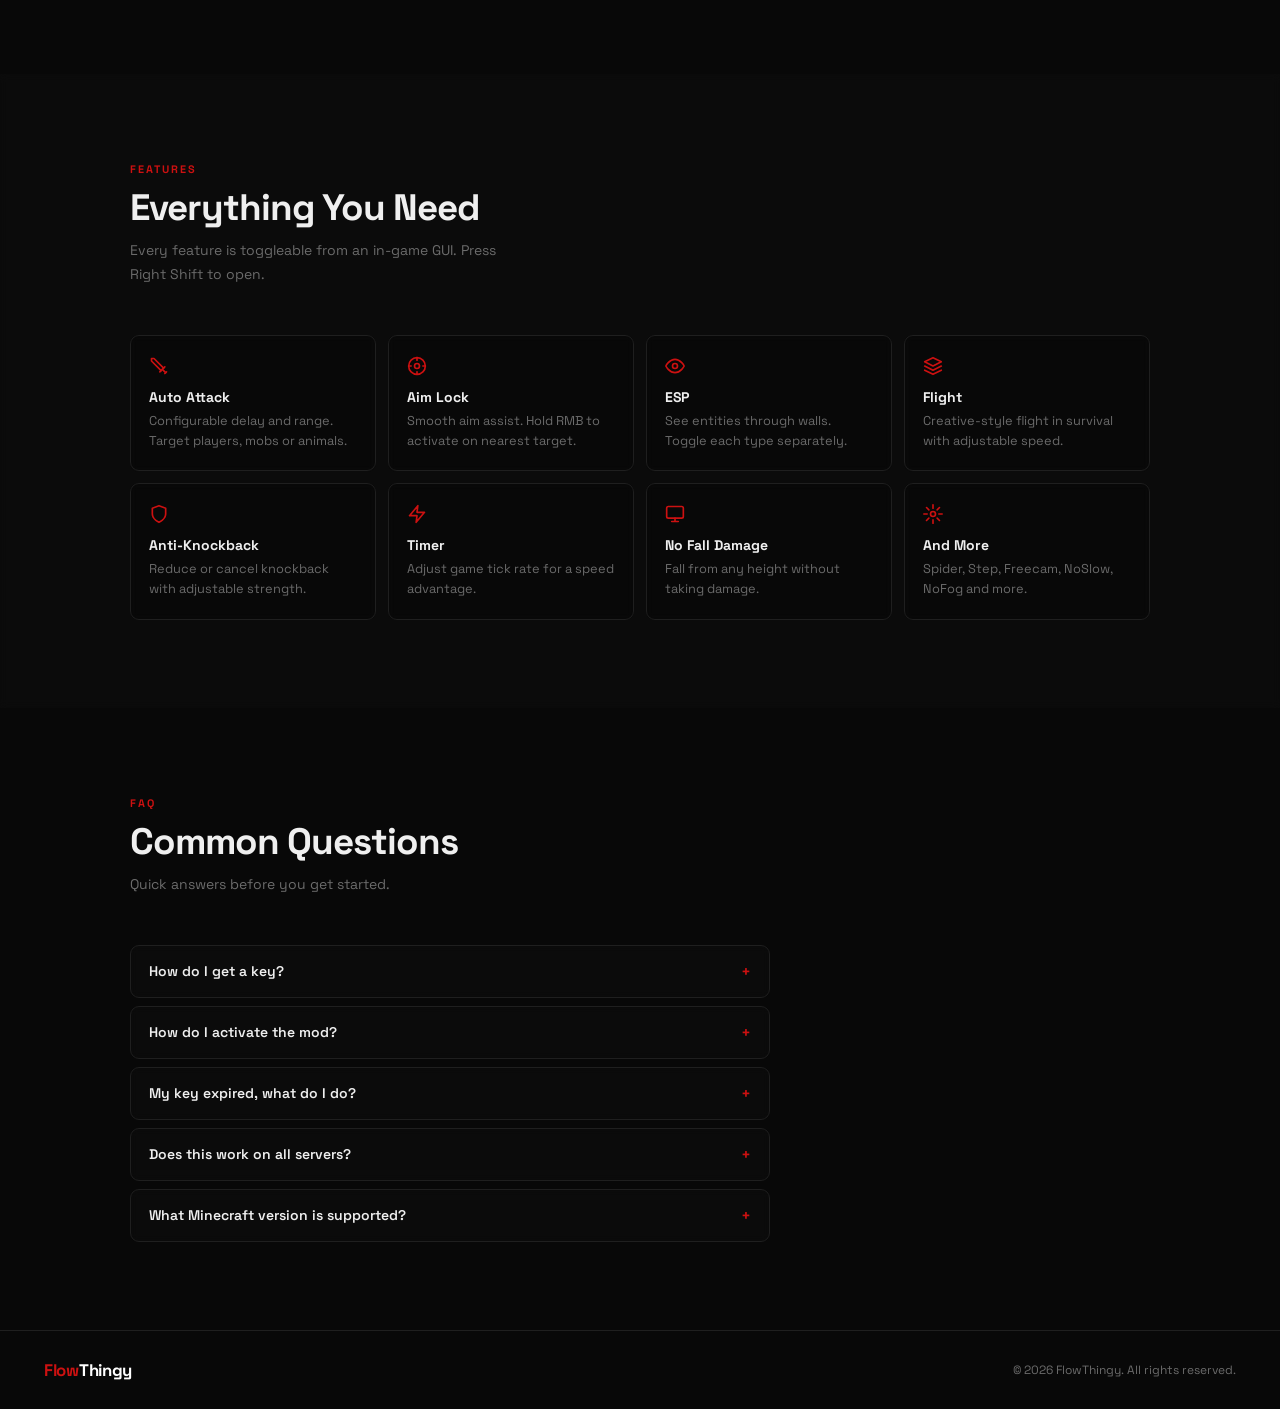
==== commit 7e10c9d6: "Add red meteor shower animation to background" ====
--- a/index.html
+++ b/index.html
@@ -439,7 +439,7 @@
 // --- moving dot grid background ---
 const canvas = document.getElementById('bg-canvas');
 const ctx = canvas.getContext('2d');
-let W, H, dots = [];
+let W, H, dots = [], meteors = [];
 let mouseX = -999, mouseY = -999;
 const REPEL = 80;
 
@@ -465,8 +465,51 @@
   }
 }
 
+function spawnMeteor() {
+  const len = Math.random() * 120 + 80;
+  meteors.push({
+    x: Math.random() * W * 1.5,
+    y: -20,
+    len,
+    speed: Math.random() * 6 + 4,
+    alpha: Math.random() * 0.5 + 0.3,
+    width: Math.random() * 1.5 + 0.5,
+    angle: Math.PI / 4 + (Math.random() - 0.5) * 0.2
+  });
+}
+
 function tick() {
   ctx.clearRect(0, 0, W, H);
+
+  // Spawn meteors randomly
+  if (Math.random() < 0.025) spawnMeteor();
+
+  // Draw meteors
+  meteors.forEach((m, i) => {
+    m.x -= Math.cos(m.angle) * m.speed;
+    m.y += Math.sin(m.angle) * m.speed;
+
+    const tx = m.x + Math.cos(m.angle) * m.len;
+    const ty = m.y - Math.sin(m.angle) * m.len;
+
+    const grad = ctx.createLinearGradient(m.x, m.y, tx, ty);
+    grad.addColorStop(0, `rgba(204,17,17,${m.alpha})`);
+    grad.addColorStop(0.3, `rgba(255,80,80,${m.alpha * 0.6})`);
+    grad.addColorStop(1, `rgba(204,17,17,0)`);
+
+    ctx.beginPath();
+    ctx.moveTo(m.x, m.y);
+    ctx.lineTo(tx, ty);
+    ctx.strokeStyle = grad;
+    ctx.lineWidth = m.width;
+    ctx.lineCap = 'round';
+    ctx.stroke();
+
+    // Remove if off screen
+    if (m.y > H + 50 || m.x < -50) meteors.splice(i, 1);
+  });
+
+  // Draw dots
   dots.forEach(d => {
     const ax = d.bx + d.ox;
     const ay = d.by + d.oy;
@@ -475,20 +518,15 @@
     const dist = Math.sqrt(dx * dx + dy * dy);
 
     if (dist < REPEL && dist > 0) {
-      // Push away from mouse
       const force = (REPEL - dist) / REPEL;
       d.vx += (dx / dist) * force * 2.5;
       d.vy += (dy / dist) * force * 2.5;
     }
 
-    // Spring back to base position
     d.vx += -d.ox * 0.08;
     d.vy += -d.oy * 0.08;
-
-    // Dampen
     d.vx *= 0.75;
     d.vy *= 0.75;
-
     d.ox += d.vx;
     d.oy += d.vy;
 
@@ -497,6 +535,7 @@
     ctx.fillStyle = `rgba(255,255,255,${d.alpha})`;
     ctx.fill();
   });
+
   requestAnimationFrame(tick);
 }
 
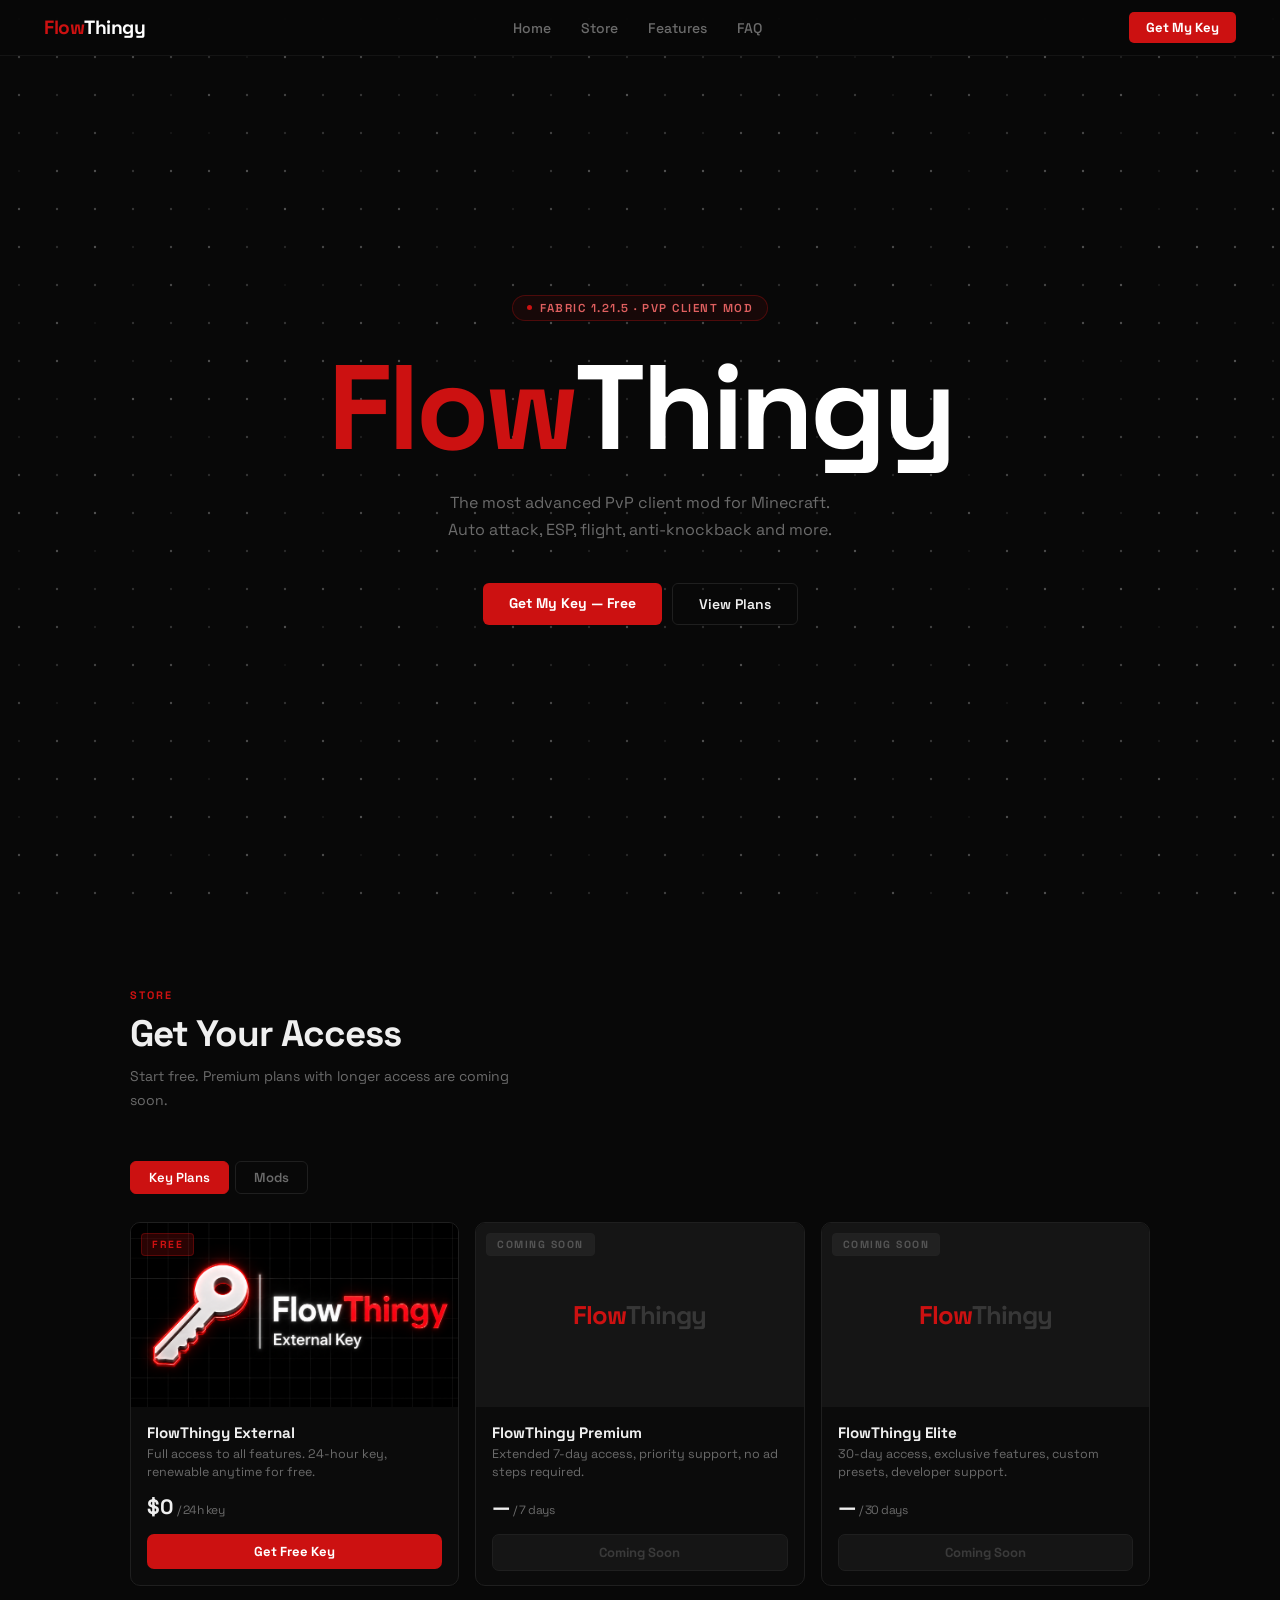
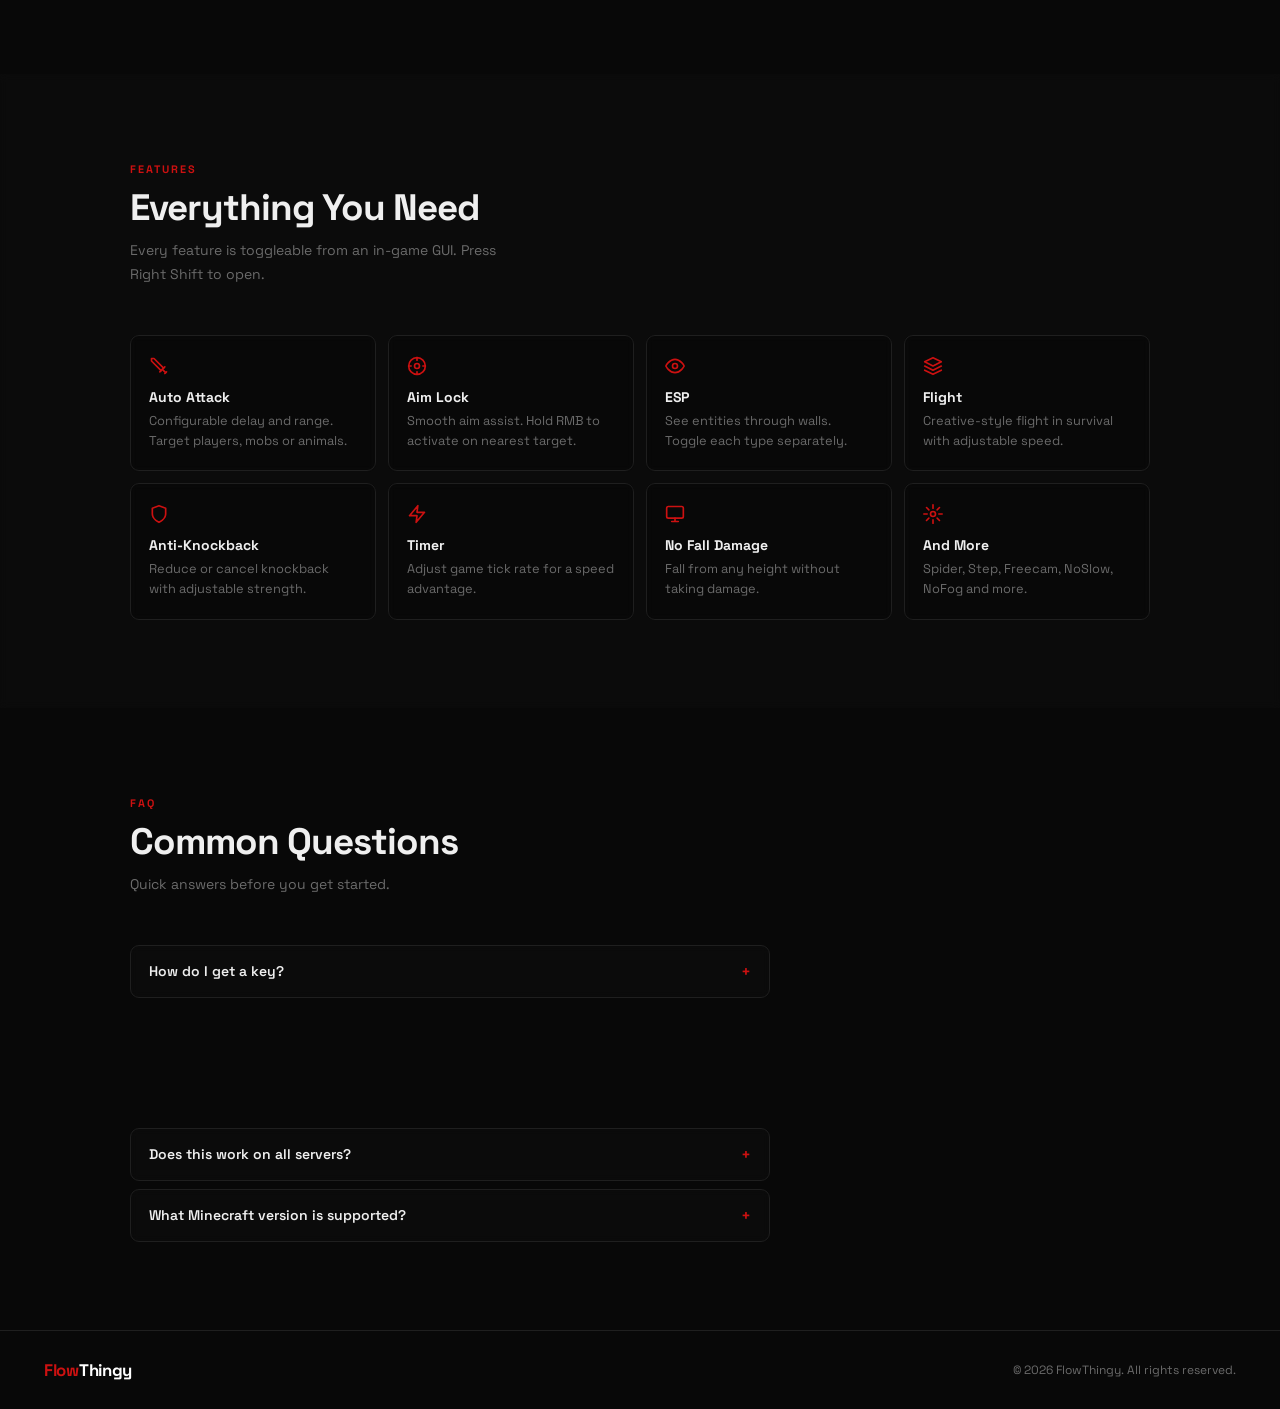
==== commit 0ea465fc: "Add LogoFree and PVPModLogo to store cards" ====
--- a/index.html
+++ b/index.html
@@ -294,9 +294,9 @@
     <!-- Key Plans -->
     <div class="products" id="tab-keys">
       <div class="product-card reveal">
-        <div class="product-img">
+        <div class="product-img" style="background:#0a0a0a;">
           <div class="product-label free">Free</div>
-          <div class="product-logo"><span class="f">Flow</span><span class="t">Thingy</span></div>
+          <img src="LogoFree.png" alt="FlowThingy External" style="width:100%;height:100%;object-fit:cover;display:block;">
         </div>
         <div class="product-body">
           <div class="product-name">FlowThingy External</div>
@@ -334,12 +334,12 @@
     <!-- Mods -->
     <div class="products" id="tab-mods" style="display:none">
       <div class="product-card reveal">
-        <div class="product-img">
+        <div class="product-img" style="background:#0a0a0a;">
           <div class="product-label soon">Coming Soon</div>
-          <div class="product-logo"><span class="f">Flow</span><span class="t">Thingy</span></div>
+          <img src="PVPModLogo.jpg" alt="FlowThingy PVP Client Mod" style="width:100%;height:100%;object-fit:cover;display:block;">
         </div>
         <div class="product-body">
-          <div class="product-name">More Mods Coming Soon</div>
+          <div class="product-name">FlowThingy PVP Client Mod</div>
           <div class="product-desc">New mods are in development. Check back soon for more FlowThingy releases.</div>
           <div class="product-price">—</div>
           <a class="product-btn disabled" href="#">Coming Soon</a>
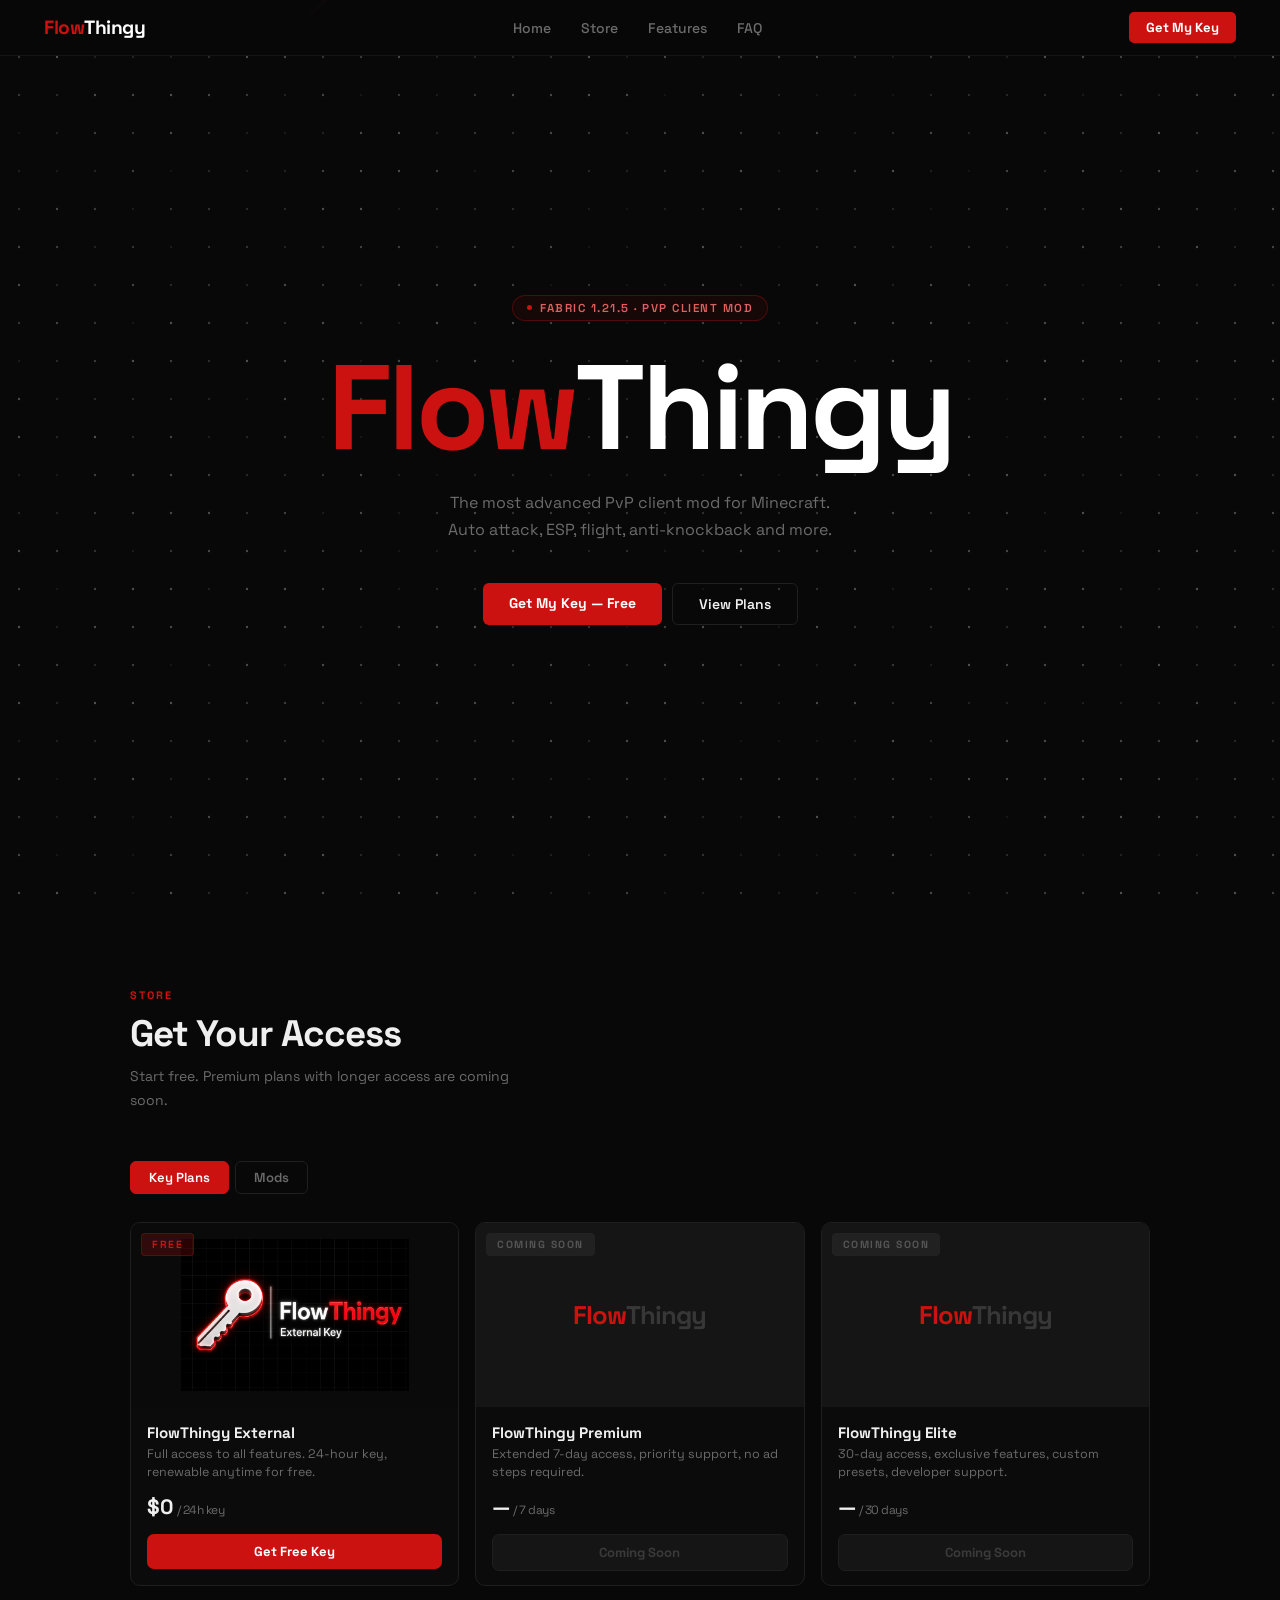
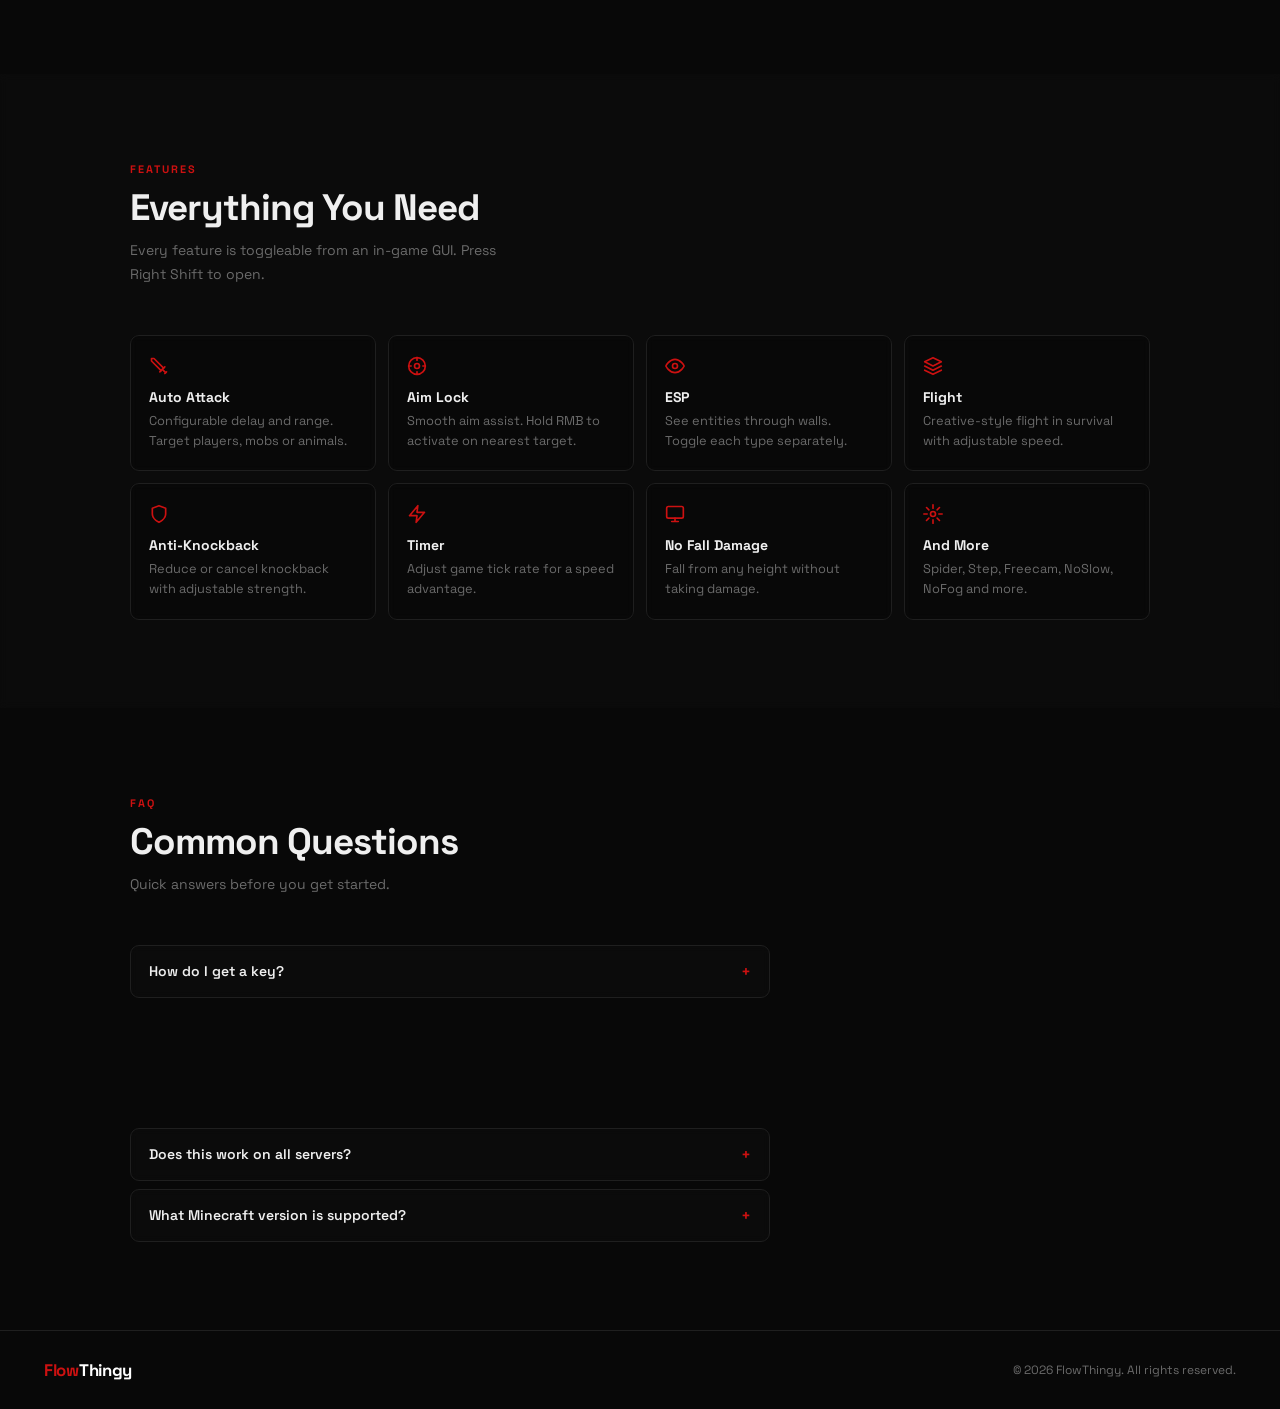
==== commit 549ac64e: "Fix product images: contain fit with padding" ====
--- a/index.html
+++ b/index.html
@@ -296,7 +296,7 @@
       <div class="product-card reveal">
         <div class="product-img" style="background:#0a0a0a;">
           <div class="product-label free">Free</div>
-          <img src="LogoFree.png" alt="FlowThingy External" style="width:100%;height:100%;object-fit:cover;display:block;">
+          <img src="LogoFree.png" alt="FlowThingy External" style="width:100%;height:100%;object-fit:contain;display:block;padding:16px;">
         </div>
         <div class="product-body">
           <div class="product-name">FlowThingy External</div>
@@ -336,7 +336,7 @@
       <div class="product-card reveal">
         <div class="product-img" style="background:#0a0a0a;">
           <div class="product-label soon">Coming Soon</div>
-          <img src="PVPModLogo.jpg" alt="FlowThingy PVP Client Mod" style="width:100%;height:100%;object-fit:cover;display:block;">
+          <img src="PVPModLogo.jpg" alt="FlowThingy PVP Client Mod" style="width:100%;height:100%;object-fit:contain;display:block;padding:16px;">
         </div>
         <div class="product-body">
           <div class="product-name">FlowThingy PVP Client Mod</div>
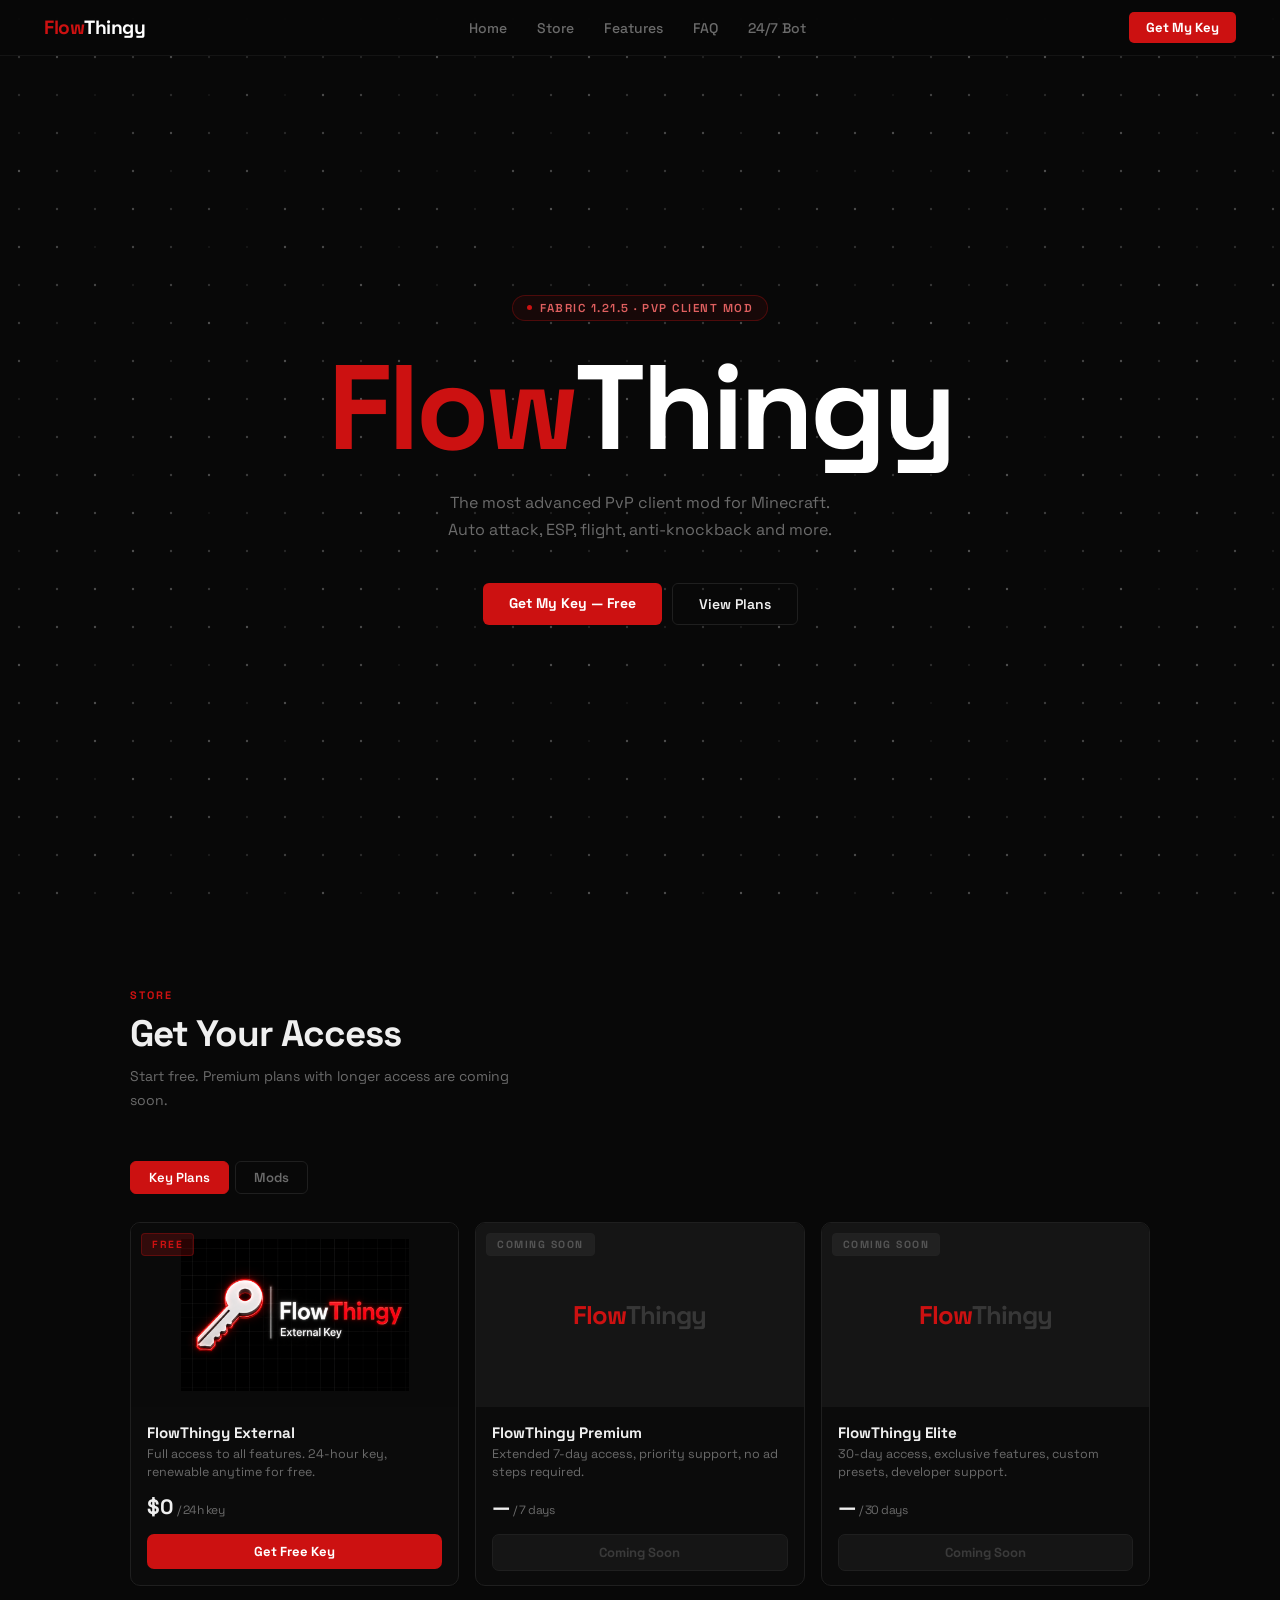
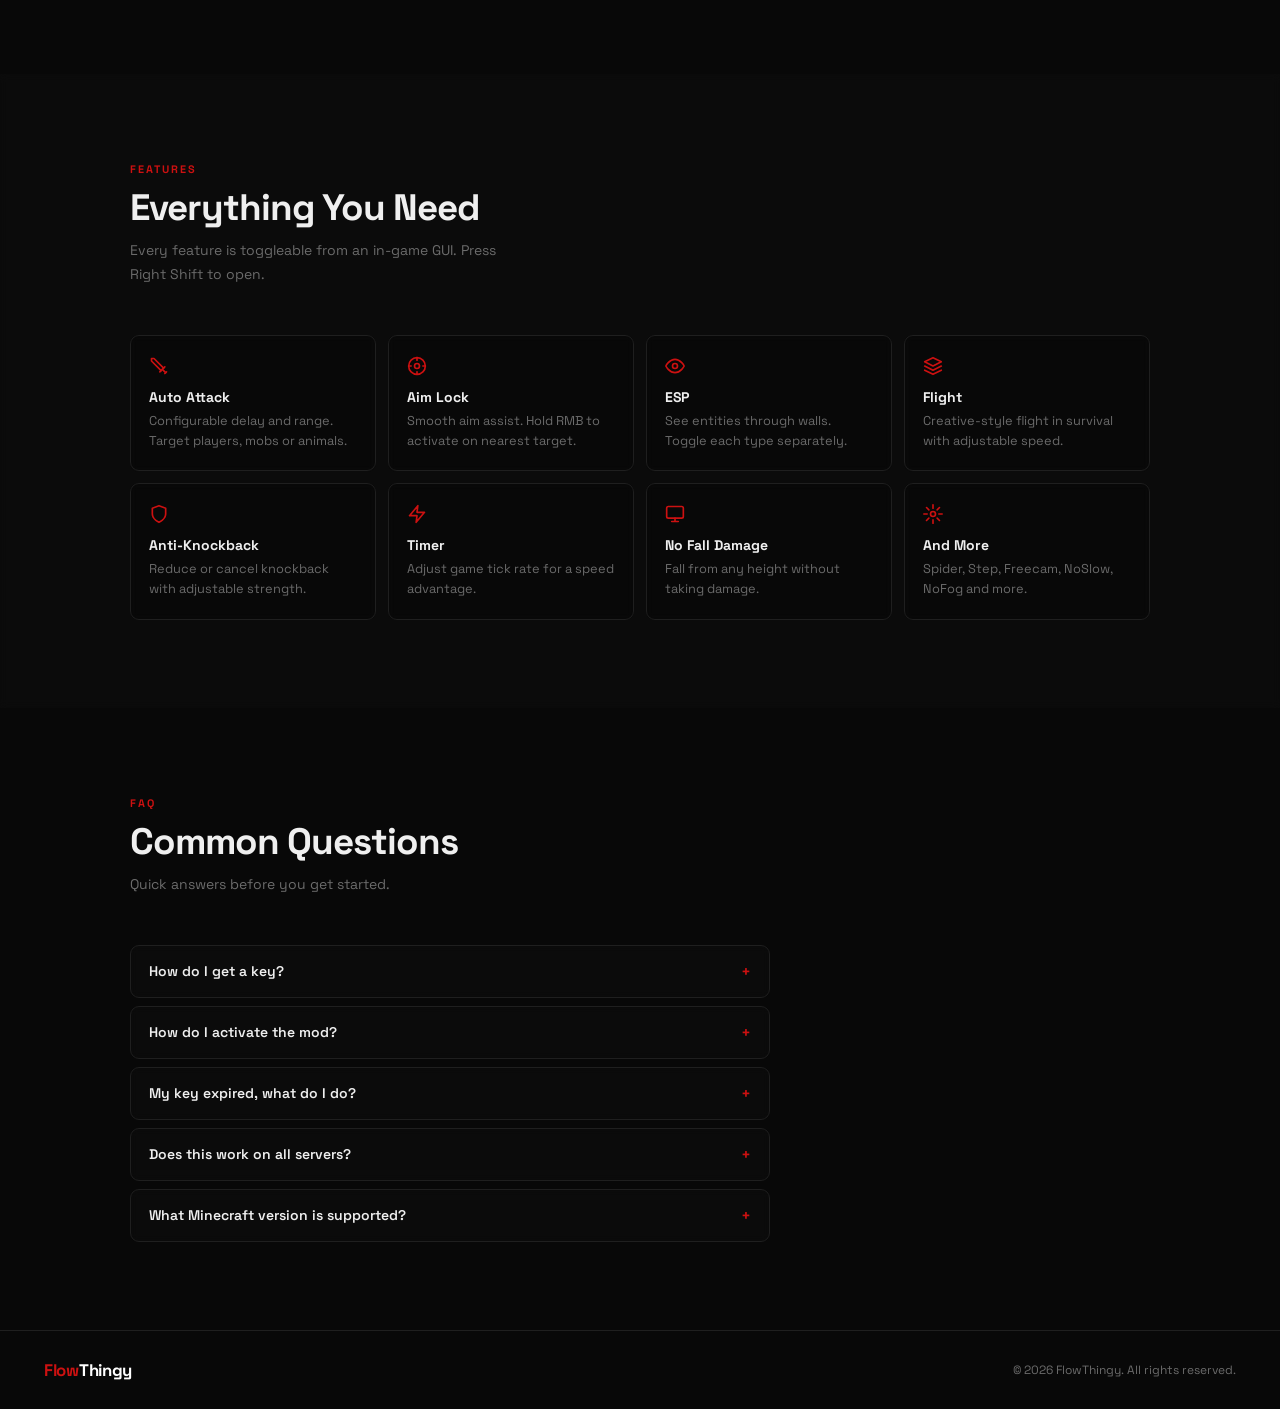
==== commit d57472c8: "Add 24/7 Bot page, dashboard, nav link" ====
--- a/index.html
+++ b/index.html
@@ -265,6 +265,7 @@
     <li><a href="#store">Store</a></li>
     <li><a href="#features">Features</a></li>
     <li><a href="#faq">FAQ</a></li>
+    <li><a href="bot.html">24/7 Bot</a></li>
   </ul>
   <a class="nav-btn" href="step1.html">Get My Key</a>
 </nav>
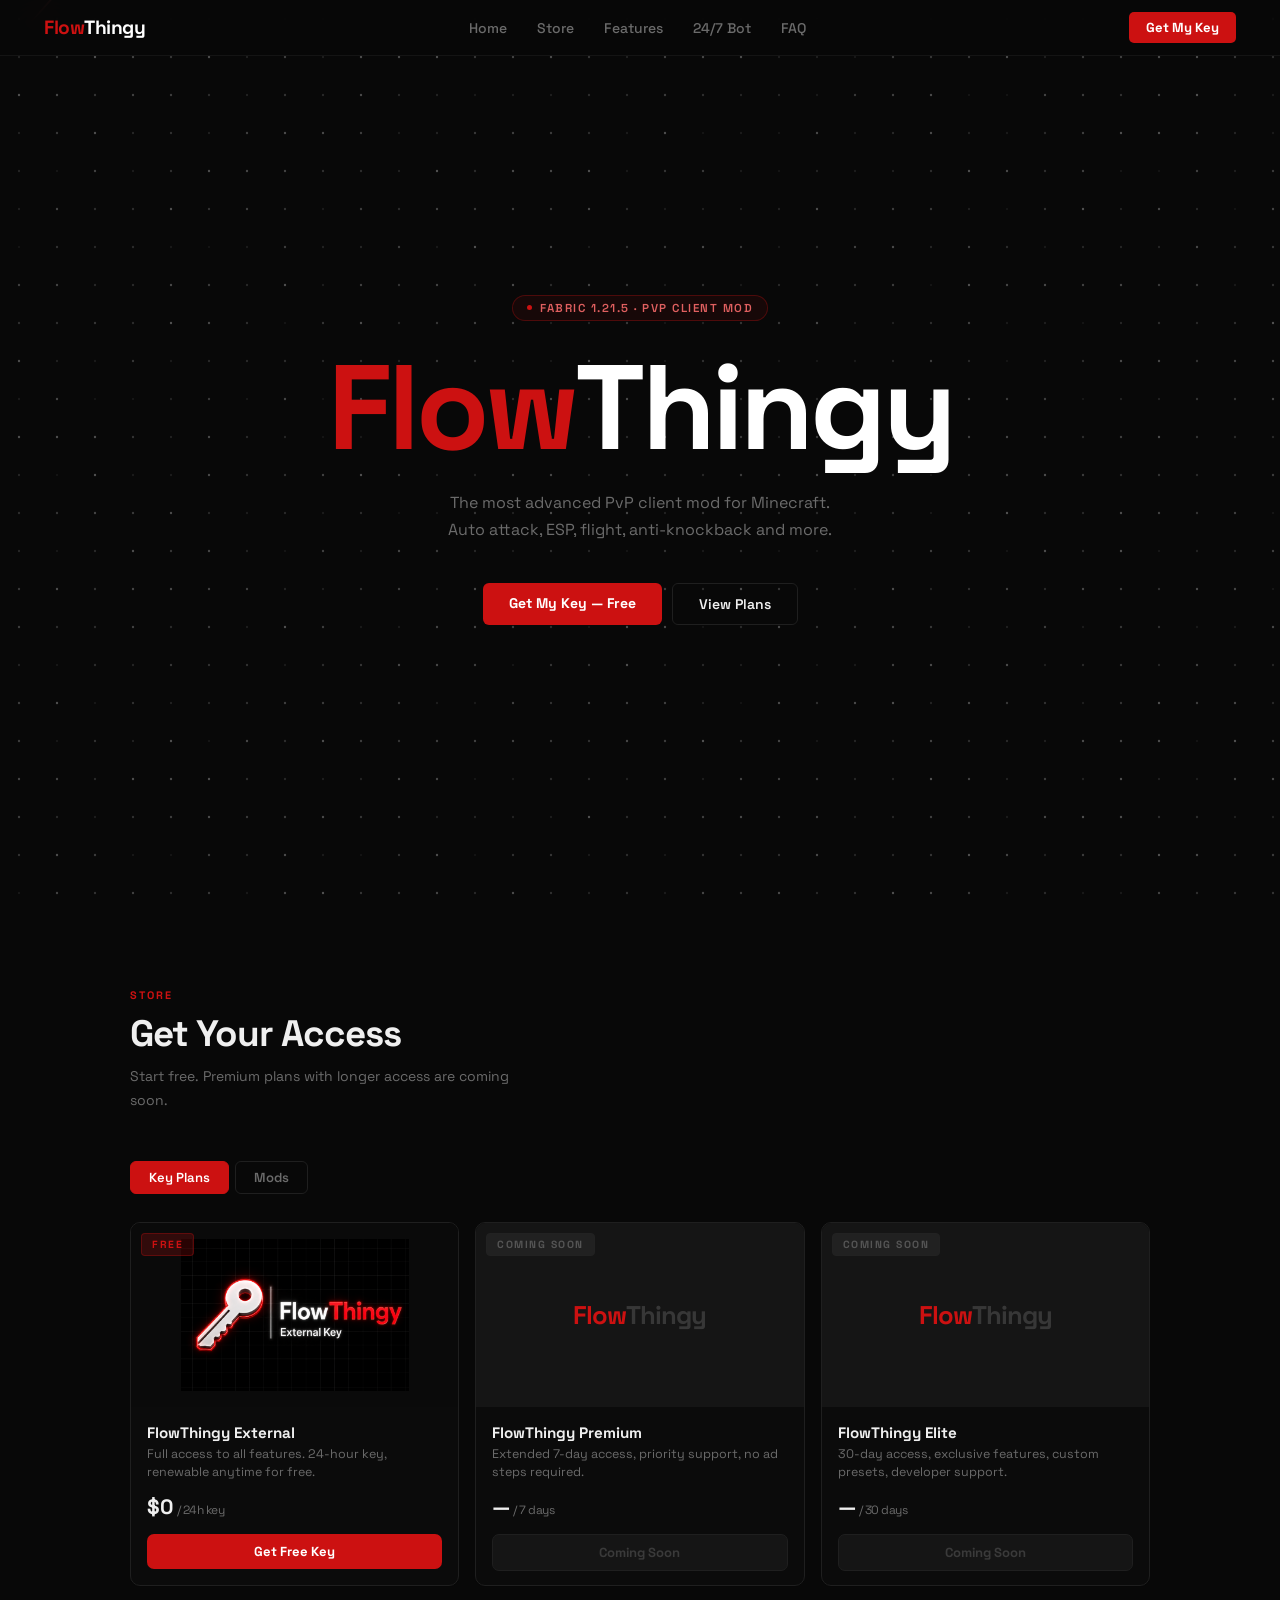
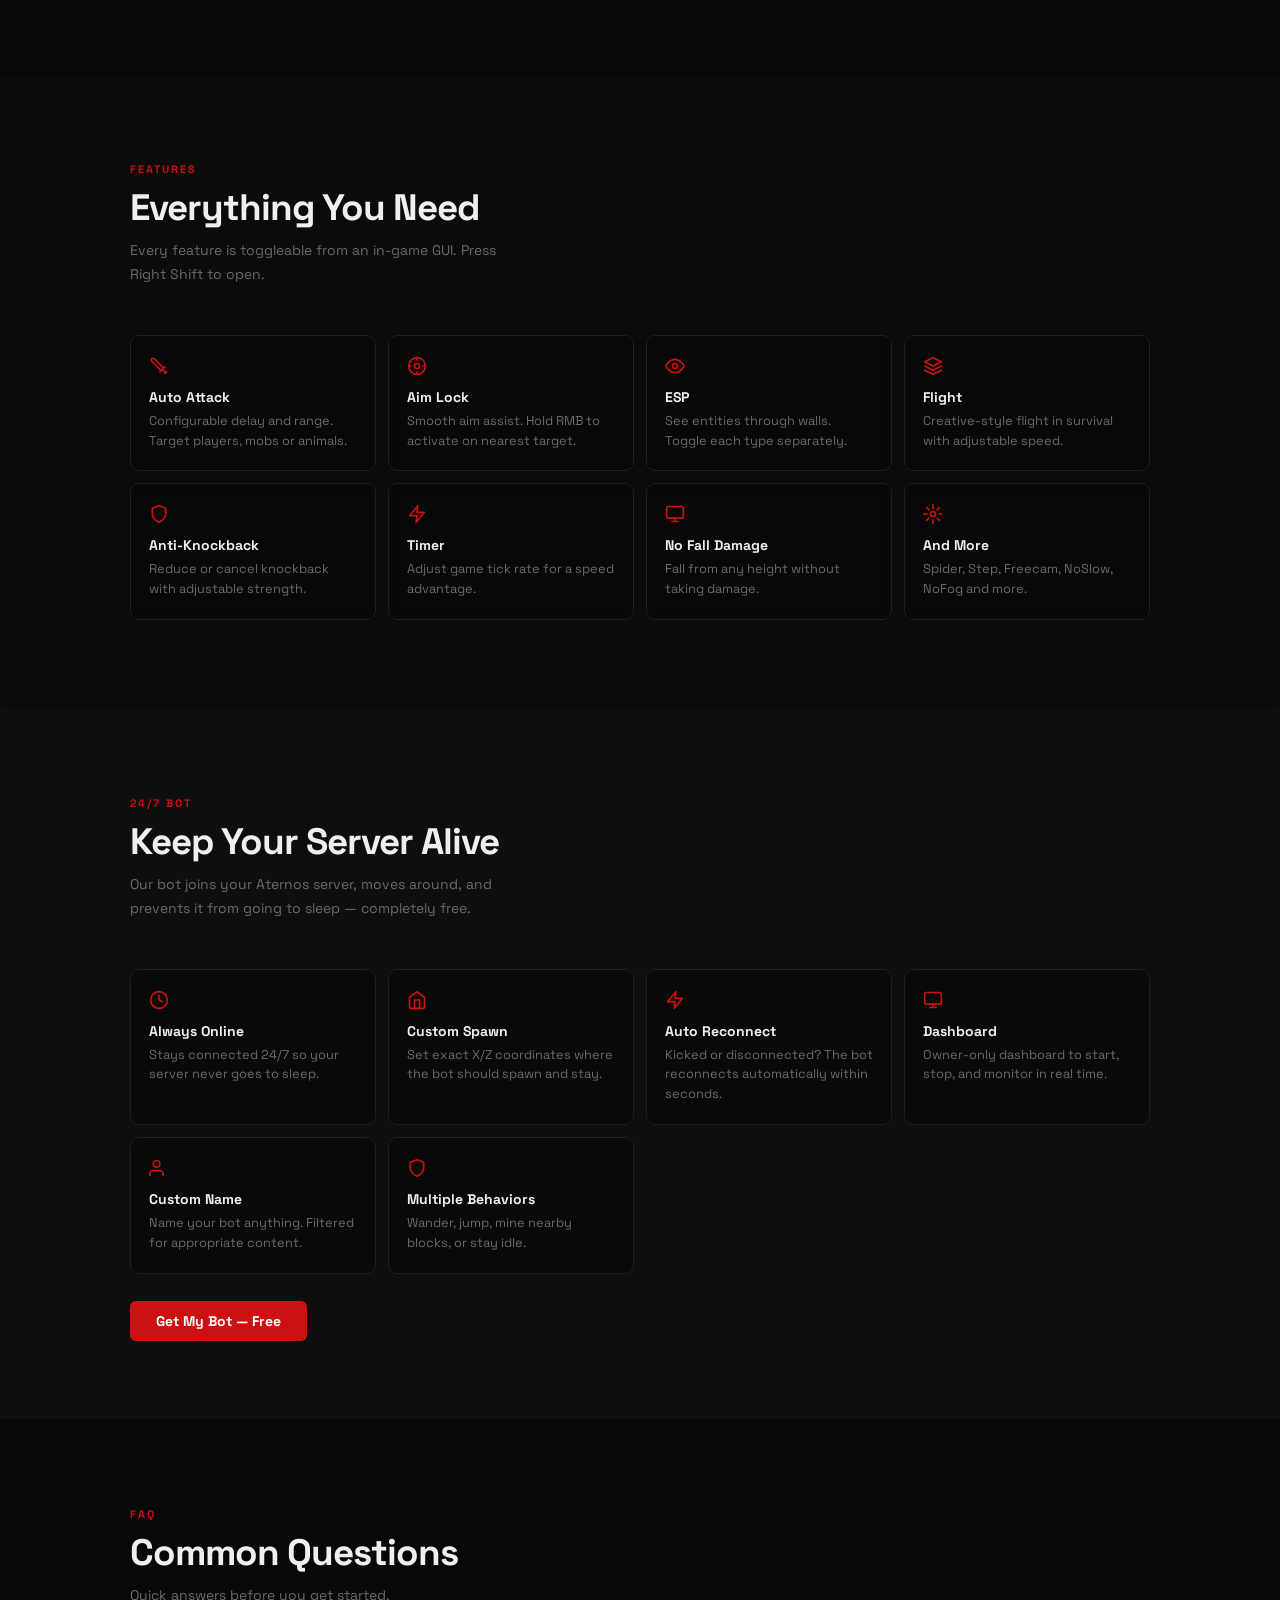
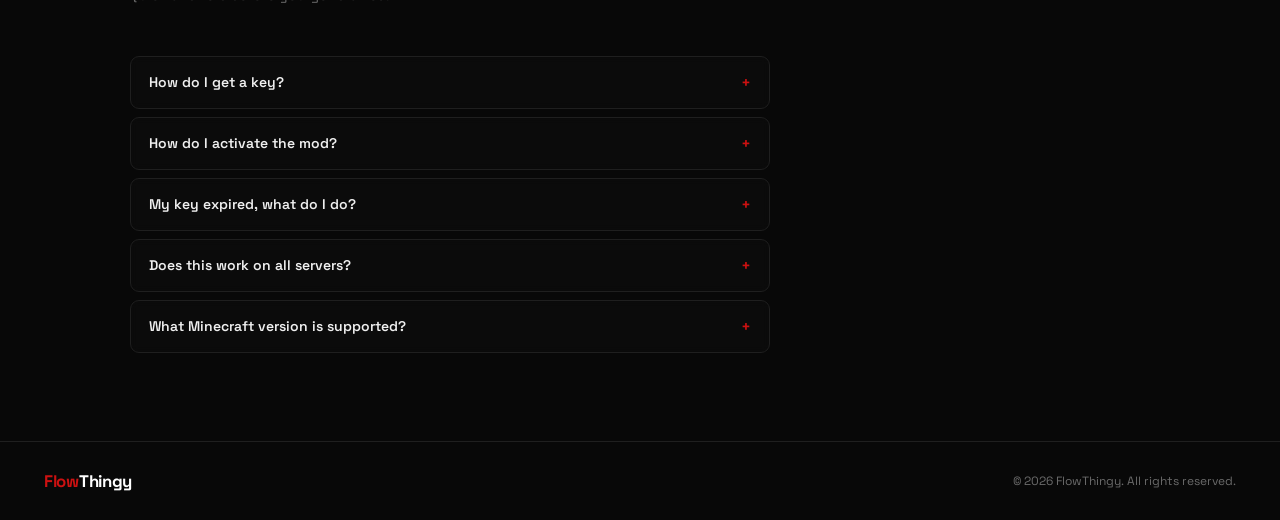
==== commit 3107ba65: "Add 24/7 Bot section to main page with Get My Bot button" ====
--- a/index.html
+++ b/index.html
@@ -264,8 +264,8 @@
     <li><a href="#">Home</a></li>
     <li><a href="#store">Store</a></li>
     <li><a href="#features">Features</a></li>
+    <li><a href="#bot">24/7 Bot</a></li>
     <li><a href="#faq">FAQ</a></li>
-    <li><a href="bot.html">24/7 Bot</a></li>
   </ul>
   <a class="nav-btn" href="step1.html">Get My Key</a>
 </nav>
@@ -397,6 +397,49 @@
         <div class="feat-n">And More</div>
         <div class="feat-d">Spider, Step, Freecam, NoSlow, NoFog and more.</div>
       </div>
+    </div>
+  </div>
+</section>
+
+<section id="bot" style="background:var(--bg2);">
+  <div class="wrap">
+    <div class="s-tag reveal">24/7 Bot</div>
+    <h2 class="s-h reveal">Keep Your Server Alive</h2>
+    <p class="s-p reveal">Our bot joins your Aternos server, moves around, and prevents it from going to sleep — completely free.</p>
+    <div class="feats">
+      <div class="feat reveal">
+        <div class="feat-i"><svg width="20" height="20" viewBox="0 0 24 24" fill="none" stroke="#cc1111" stroke-width="2" stroke-linecap="round" stroke-linejoin="round"><circle cx="12" cy="12" r="10"/><polyline points="12 6 12 12 16 14"/></svg></div>
+        <div class="feat-n">Always Online</div>
+        <div class="feat-d">Stays connected 24/7 so your server never goes to sleep.</div>
+      </div>
+      <div class="feat reveal">
+        <div class="feat-i"><svg width="20" height="20" viewBox="0 0 24 24" fill="none" stroke="#cc1111" stroke-width="2" stroke-linecap="round" stroke-linejoin="round"><path d="M3 9l9-7 9 7v11a2 2 0 0 1-2 2H5a2 2 0 0 1-2-2z"/><polyline points="9 22 9 12 15 12 15 22"/></svg></div>
+        <div class="feat-n">Custom Spawn</div>
+        <div class="feat-d">Set exact X/Z coordinates where the bot should spawn and stay.</div>
+      </div>
+      <div class="feat reveal">
+        <div class="feat-i"><svg width="20" height="20" viewBox="0 0 24 24" fill="none" stroke="#cc1111" stroke-width="2" stroke-linecap="round" stroke-linejoin="round"><polygon points="13 2 3 14 12 14 11 22 21 10 12 10 13 2"/></svg></div>
+        <div class="feat-n">Auto Reconnect</div>
+        <div class="feat-d">Kicked or disconnected? The bot reconnects automatically within seconds.</div>
+      </div>
+      <div class="feat reveal">
+        <div class="feat-i"><svg width="20" height="20" viewBox="0 0 24 24" fill="none" stroke="#cc1111" stroke-width="2" stroke-linecap="round" stroke-linejoin="round"><rect x="2" y="3" width="20" height="14" rx="2"/><path d="M8 21h8M12 17v4"/></svg></div>
+        <div class="feat-n">Dashboard</div>
+        <div class="feat-d">Owner-only dashboard to start, stop, and monitor in real time.</div>
+      </div>
+      <div class="feat reveal">
+        <div class="feat-i"><svg width="20" height="20" viewBox="0 0 24 24" fill="none" stroke="#cc1111" stroke-width="2" stroke-linecap="round" stroke-linejoin="round"><path d="M17 21v-2a4 4 0 0 0-4-4H5a4 4 0 0 0-4 4v2"/><circle cx="9" cy="7" r="4"/></svg></div>
+        <div class="feat-n">Custom Name</div>
+        <div class="feat-d">Name your bot anything. Filtered for appropriate content.</div>
+      </div>
+      <div class="feat reveal">
+        <div class="feat-i"><svg width="20" height="20" viewBox="0 0 24 24" fill="none" stroke="#cc1111" stroke-width="2" stroke-linecap="round" stroke-linejoin="round"><path d="M12 22s8-4 8-10V5l-8-3-8 3v7c0 6 8 10 8 10z"/></svg></div>
+        <div class="feat-n">Multiple Behaviors</div>
+        <div class="feat-d">Wander, jump, mine nearby blocks, or stay idle.</div>
+      </div>
+    </div>
+    <div style="margin-top:36px">
+      <a class="btn-r reveal" href="bot.html">Get My Bot — Free</a>
     </div>
   </div>
 </section>
